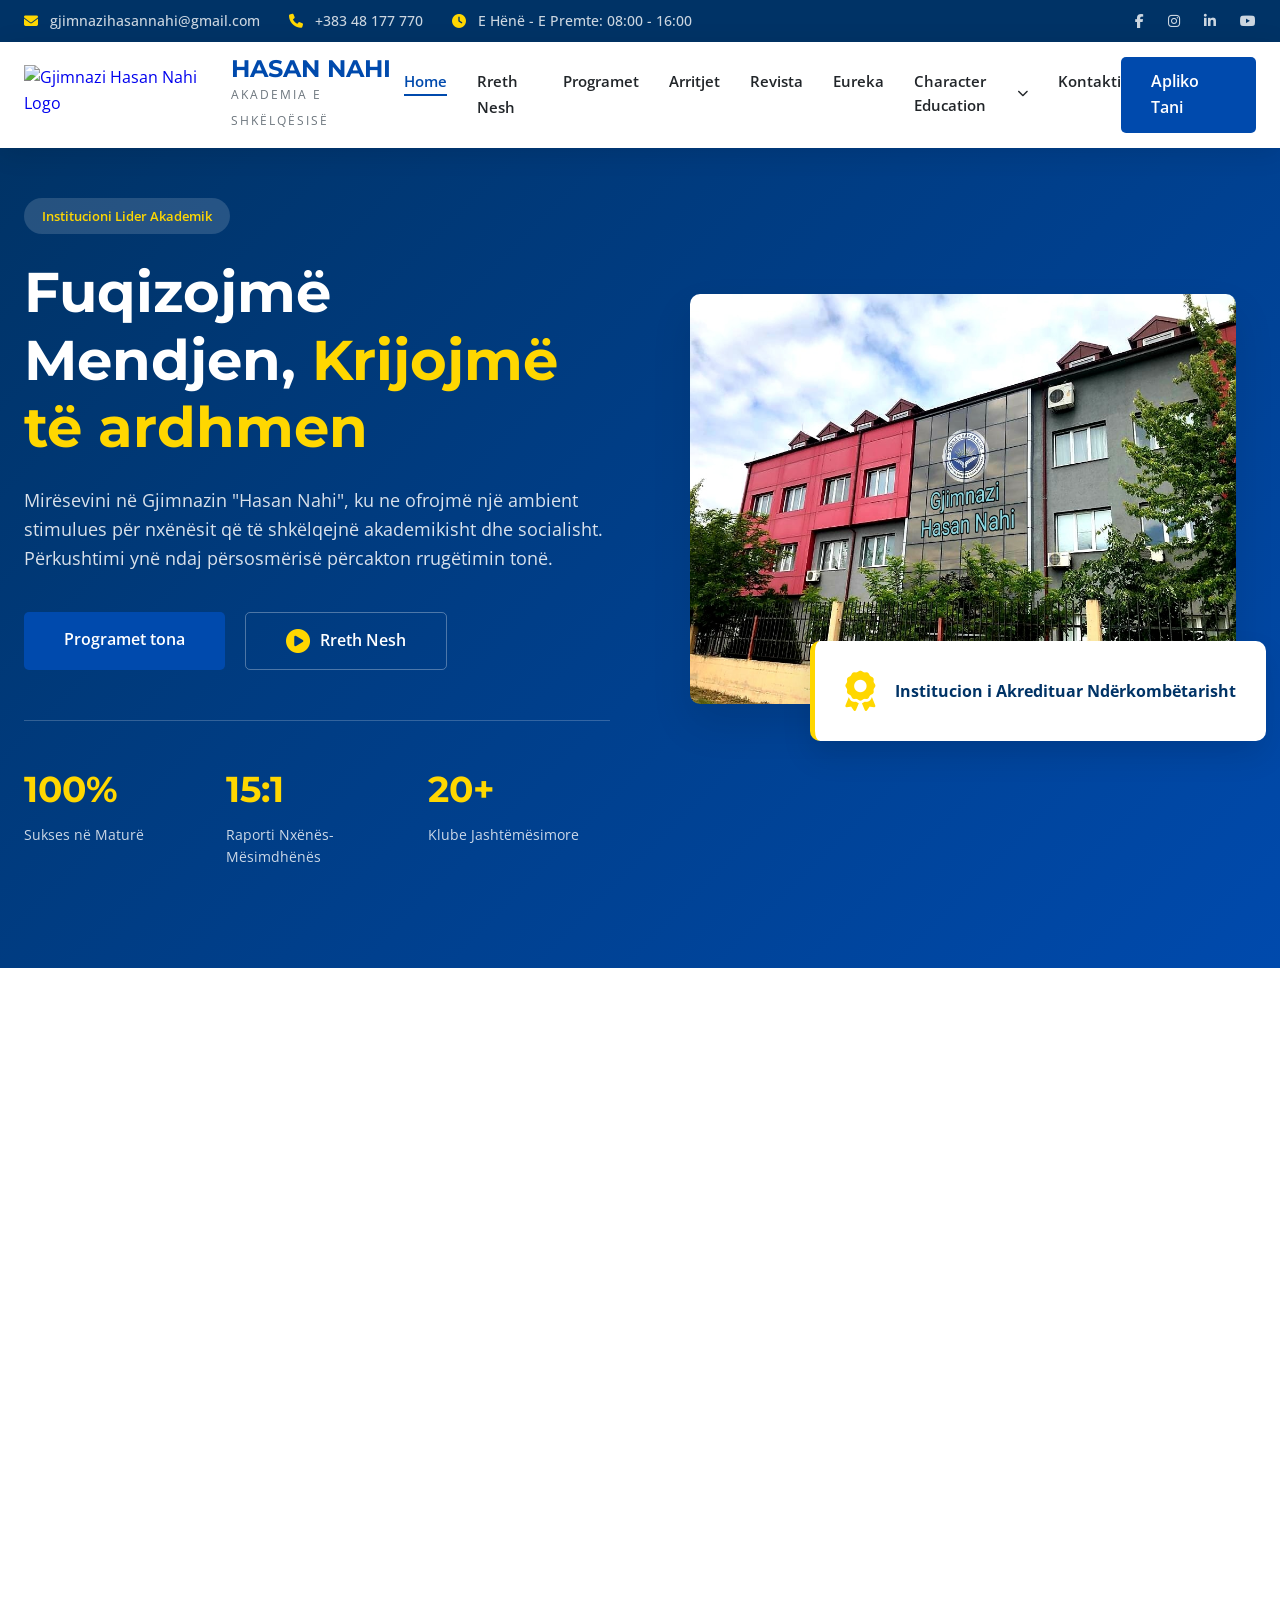
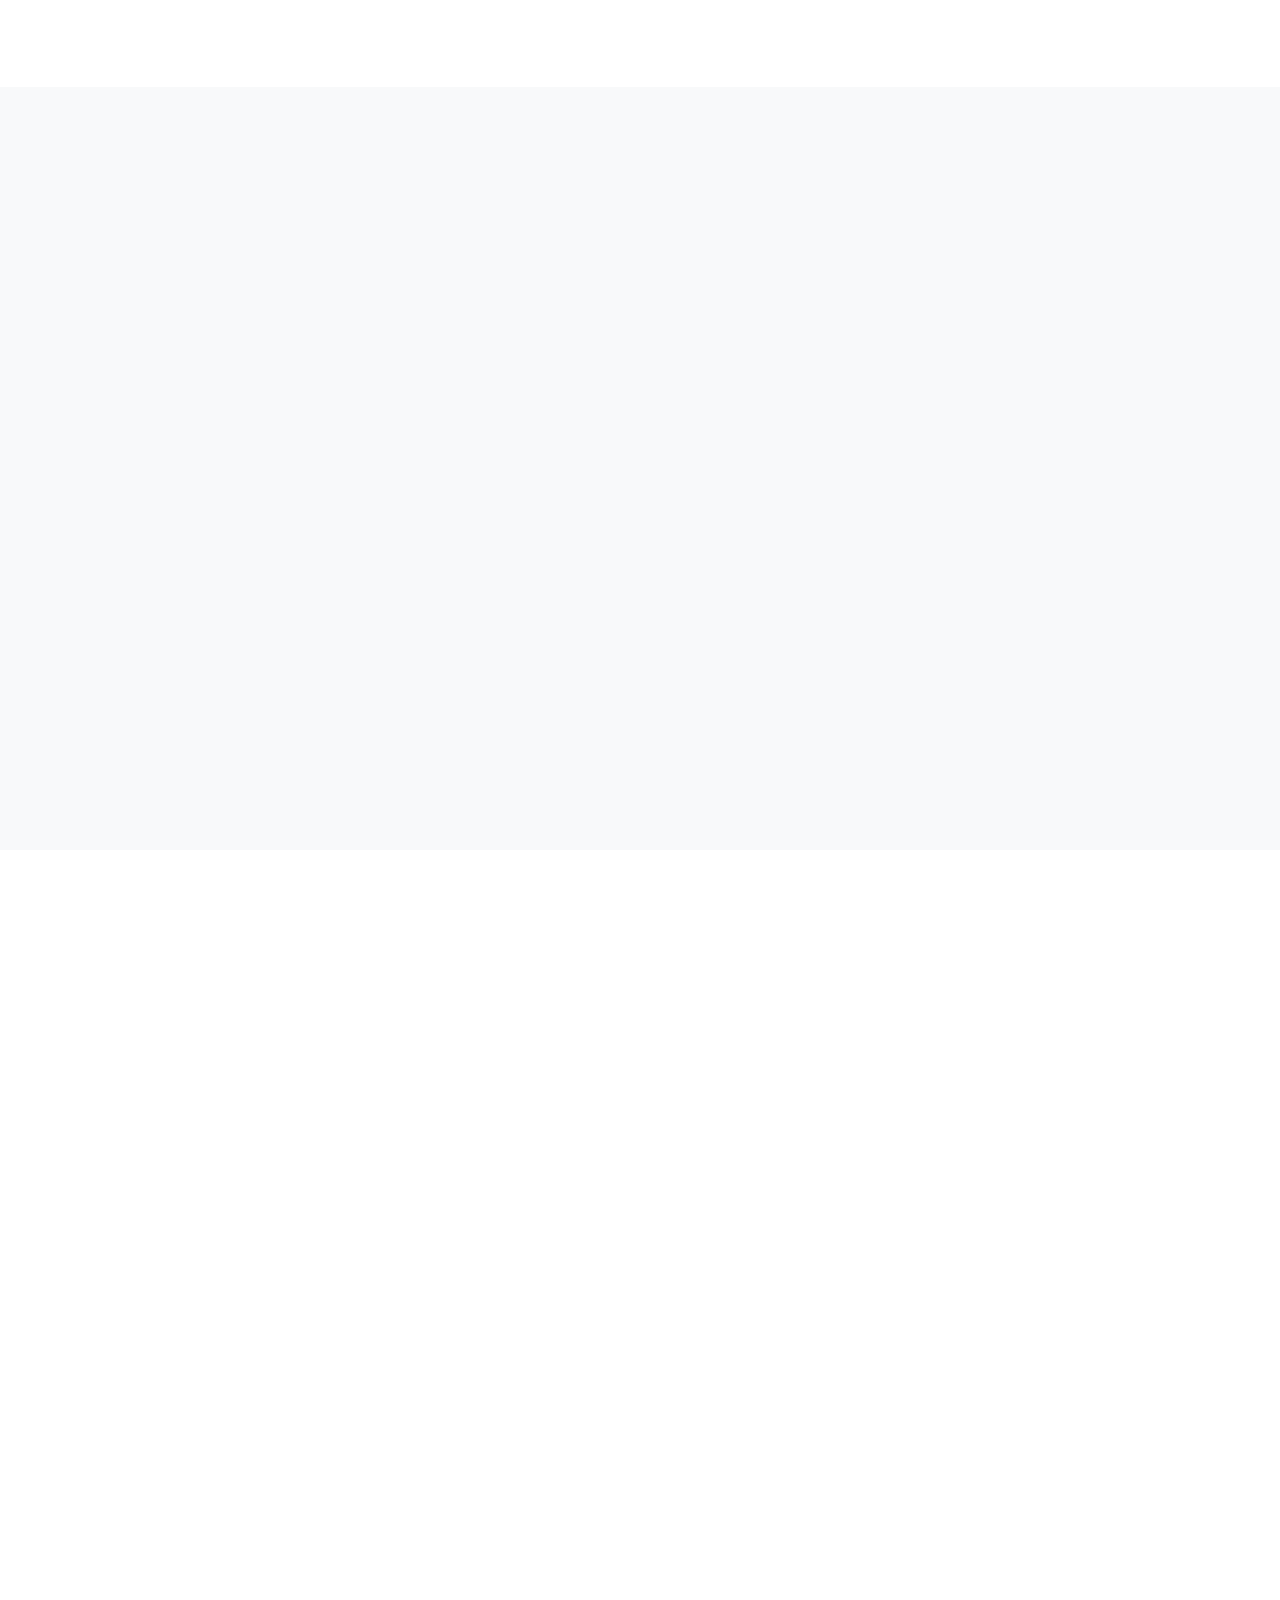
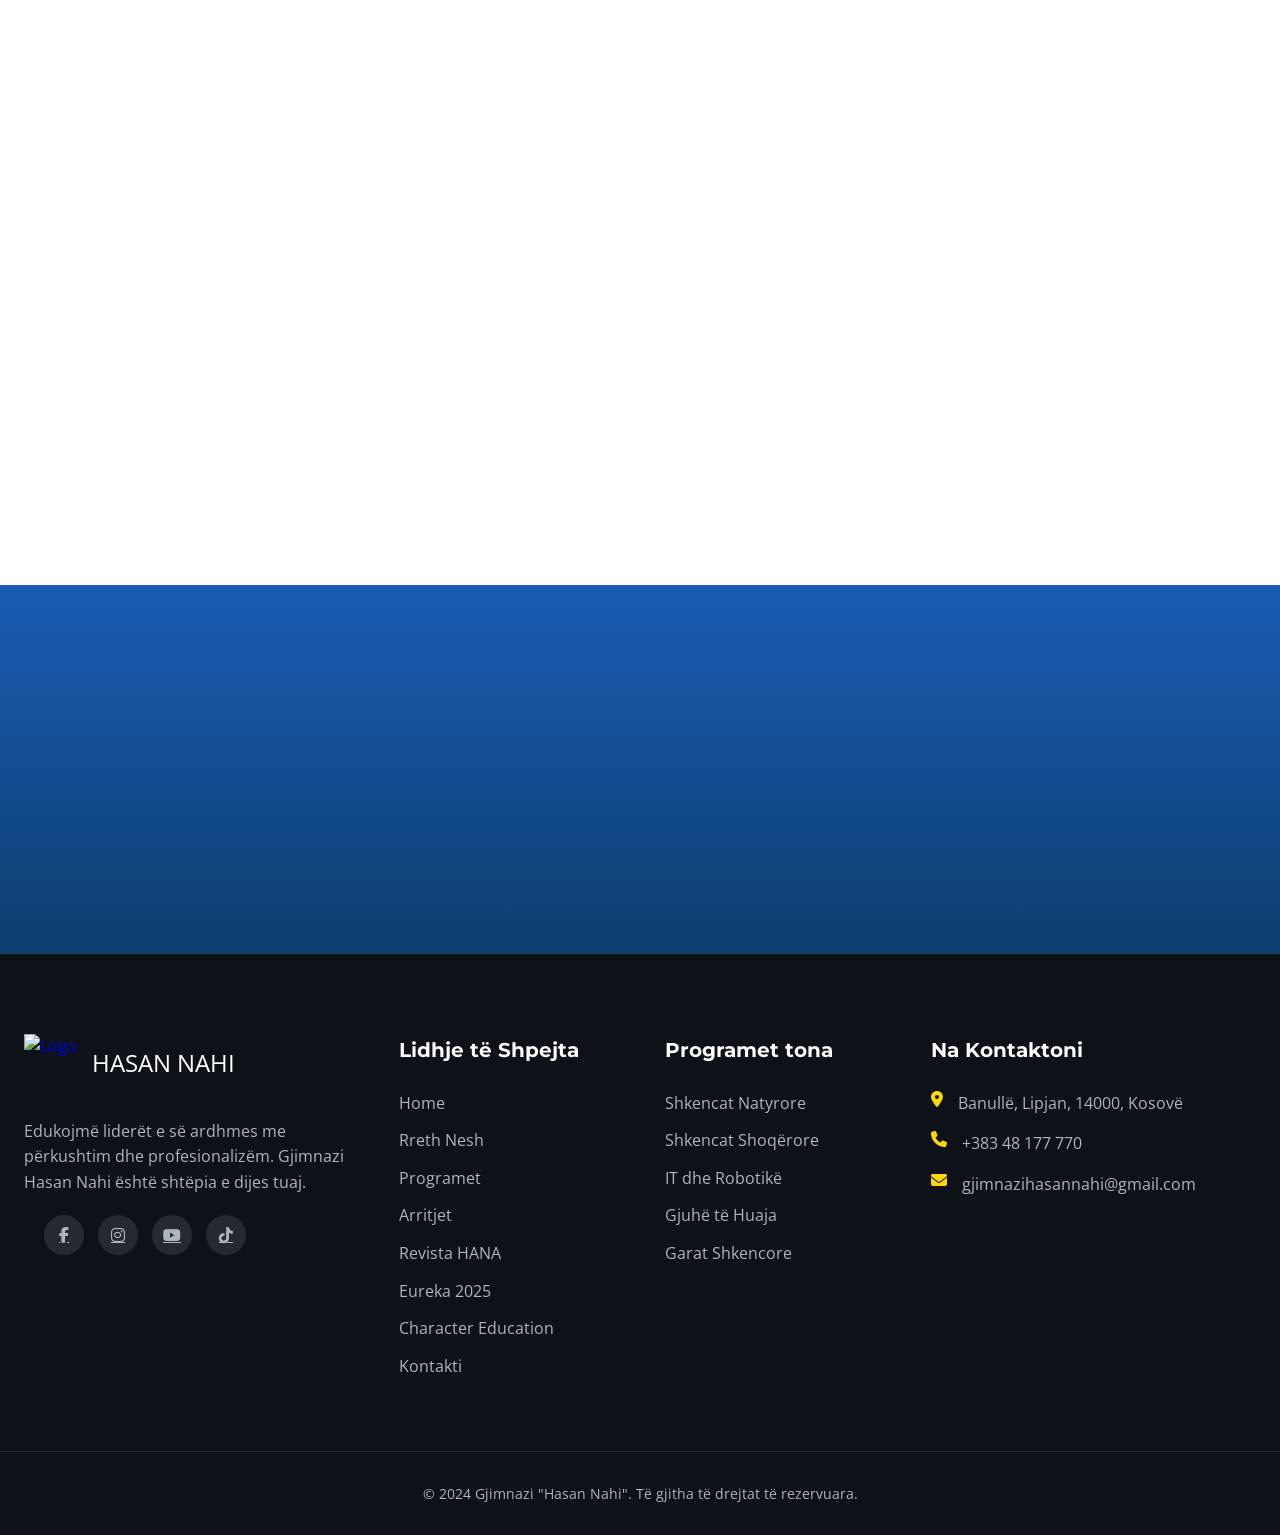
==== index.html @ 0c9f1714 "all files" ====
<!DOCTYPE html>
<html lang="en">

<head>
    <meta charset="UTF-8">
    <meta name="viewport" content="width=device-width, initial-scale=1.0">
    <title>Gjimnazi "Hasan Nahi" | Krijojmë të ardhmen</title>
    <meta name="description"
        content="Gjimnazi Hasan Nahi - Shkolla ku krijohet e ardhmja. Edukim cilësor, ambient modern dhe staf profesionist.">

    <!-- Fonts -->
    <link rel="preconnect" href="https://fonts.googleapis.com">
    <link rel="preconnect" href="https://fonts.gstatic.com" crossorigin>

    <!-- CSS -->
    <link rel="stylesheet" href="css/style.css">

    <!-- Icons -->
    <link rel="stylesheet" href="https://cdnjs.cloudflare.com/ajax/libs/font-awesome/6.4.0/css/all.min.css">
    <!-- Favicon -->
    <link rel="icon" href="https://gjimnazi-hasannahi.com/wp-content/uploads/2024/03/cropped-0.-logo-32x32.png"
        sizes="32x32">
    <link rel="icon" href="https://gjimnazi-hasannahi.com/wp-content/uploads/2024/03/cropped-0.-logo-192x192.png"
        sizes="192x192">
    <link rel="apple-touch-icon"
        href="https://gjimnazi-hasannahi.com/wp-content/uploads/2024/03/cropped-0.-logo-180x180.png">
</head>

<body>

    <!-- Preloader -->
    <div id="preloader">
        <img src="https://gjimnazi-hasannahi.com/wp-content/uploads/2024/03/cropped-0.-logo-300x300.png" alt="Logo"
            class="loader-logo">
        <div class="loader-text">
            <span class="hasan">HASAN</span>
            <span class="nahi">NAHI</span>
        </div>
        <div class="loader-spinner"></div>
    </div>

    <!-- Header / Top Bar -->
    <header class="top-bar">
        <div class="container bar-wrap">
            <div class="info">
                <span><i class="fas fa-envelope"></i> gjimnazihasannahi@gmail.com</span>
                <span><i class="fas fa-phone"></i> +383 48 177 770</span>
                <span class="d-none d-md-inline"><i class="fas fa-clock"></i> E Hënë - E Premte: 08:00 - 16:00</span>
            </div>
            <div class="social">
                <a href="https://www.facebook.com/HasanNahiOfficial/" target="_blank"><i
                        class="fab fa-facebook-f"></i></a>
                <a href="https://www.instagram.com/gjimnazihasannahi/" target="_blank"><i
                        class="fab fa-instagram"></i></a>
                <a href="https://www.linkedin.com/school/hasannahi/" target="_blank"><i
                        class="fab fa-linkedin-in"></i></a>
                <a href="https://www.youtube.com/@hasannahihighschool1784" target="_blank"><i
                        class="fab fa-youtube"></i></a>
            </div>
        </div>
    </header>

    <!-- Navigation -->
    <nav class="main-nav">
        <div class="container nav-wrap">
            <a href="index.html" class="logo">
                <img src="https://gjimnazi-hasannahi.com/wp-content/uploads/2024/03/cropped-0.-logo-300x300.png"
                    alt="Gjimnazi Hasan Nahi Logo">
                <div class="logo-text">
                    <span class="name">HASAN NAHI</span>
                    <span class="sub">AKADEMIA E SHKËLQËSISË</span>
                </div>
            </a>
            <div class="menu-toggle">
                <i class="fas fa-bars"></i>
            </div>
            <ul class="nav-links">
                <li><a href="index.html" class="active">Home</a></li>
                <li><a href="about.html">Rreth Nesh</a></li>
                <li><a href="courses.html">Programet</a></li>
                <li><a href="achievements.html">Arritjet</a></li>
                <li><a href="revista.html">Revista</a></li>
                <li><a href="eureka.html">Eureka</a></li>
                <li class="nav-item-dropdown">
                    <a href="education.html">Character Education <i class="fas fa-chevron-down"></i></a>
                    <ul class="dropdown-menu">
                        <li><a href="education.html#program">Programi</a></li>
                        <li><a href="education.html#themes">Temat e Muajve</a></li>
                        <li><a href="education.html#points">Sistemi i Pikëve</a></li>
                        <li><a href="education.html#certs">Sistemi i Certifikatave</a></li>
                    </ul>
                </li>
                <li><a href="contact.html">Kontakti</a></li>
            </ul>
            <a href="contact.html" class="btn-enroll">Apliko Tani</a>
        </div>
    </nav>

    <!-- Hero Section -->
    <section class="hero">
        <div class="container hero-grid">
            <div class="hero-content">
                <span class="tag">Institucioni Lider Akademik</span>
                <h1>Fuqizojmë Mendjen, <span class="accent">Krijojmë të ardhmen</span></h1>
                <p>Mirësevini në Gjimnazin "Hasan Nahi", ku ne ofrojmë një ambient stimulues për nxënësit që të
                    shkëlqejnë akademikisht dhe socialisht. Përkushtimi ynë ndaj përsosmërisë përcakton rrugëtimin tonë.
                </p>
                <div class="hero-btns">
                    <a href="courses.html" class="btn-primary">Programet tona</a>
                    <a href="about.html" class="btn-outline"><i class="fas fa-play-circle"></i> Rreth Nesh</a>
                </div>
                <div class="stats-grid">
                    <div class="stat">
                        <h3>100%</h3>
                        <p>Sukses në Maturë</p>
                    </div>
                    <div class="stat">
                        <h3>15:1</h3>
                        <p>Raporti Nxënës-Mësimdhënës</p>
                    </div>
                    <div class="stat">
                        <h3>20+</h3>
                        <p>Klube Jashtëmësimore</p>
                    </div>
                </div>
            </div>
            <div class="hero-visual">
                <div class="image-stack">
                    <img src="assets/shkolllaaa.jpg" alt="Nxënësit e Gjimnazit Hasan Nahi">
                    <div class="floating-box">
                        <i class="fas fa-award"></i>
                        <span>Institucion i Akredituar Ndërkombëtarisht</span>
                    </div>
                </div>
            </div>
        </div>
    </section>

    <!-- About Section -->
    <section class="about container">
        <div class="about-grid">
            <div class="about-img reveal">
                <img src="assets/klasa.jpg" alt="Mësimdhënia në Hasan Nahi">
            </div>
            <div class="about-content reveal">
                <div class="section-title" style="text-align: left; margin-bottom: 30px;">
                    <h2 style="margin-left: 0; padding-left: 0;">Rreth Gjimnazit Tonë</h2>
                    <h2
                        style="font-size: 2.5rem; color: var(--primary-dark); margin-bottom: 15px; position: relative; padding-bottom: 20px; text-align: left;">
                        Përkushtimi ynë ndaj dijes</h2>
                </div>
                <p>Gjimnazi "Hasan Nahi" është një qendër e arsimit cilësor që përgatit gjeneratat e reja për sfidat e
                    shekullit XXI. Ne fokusohemi në zhvillimin intelektual, etik dhe profesional të nxënësve tanë.</p>
                <div class="about-features">
                    <div class="feature-item">
                        <i class="fas fa-graduation-cap"></i>
                        <div>
                            <h4>Kurrikulë Moderne</h4>
                            <p>Programë mësimore e harmonizuar me standardet më të larta evropiane.</p>
                        </div>
                    </div>
                    <div class="feature-item">
                        <i class="fas fa-flask"></i>
                        <div>
                            <h4>Laboratorë Shkencorë</h4>
                            <p>Pajisje bashkëkohore për eksperimente dhe kërkime shkencore.</p>
                        </div>
                    </div>
                    <div class="feature-item">
                        <i class="fas fa-user-tie"></i>
                        <div>
                            <h4>Mësimdhënie Cilësore</h4>
                            <p>Staf akademik i kualifikuar dhe i përkushtuar ndaj nxënësit.</p>
                        </div>
                    </div>
                    <div class="feature-item">
                        <i class="fas fa-laptop-code"></i>
                        <div>
                            <h4>Teknologji e Fundit</h4>
                            <p>Klasa IT dhe burime digjitale për nxënie interaktive.</p>
                        </div>
                    </div>
                </div>
            </div>
        </div>

    </section>

    <!-- Courses Section -->
    <section class="courses">
        <div class="container">
            <div class="section-title reveal">
                <h2>Programet Tona</h2>
                <p>Zgjidhni rrugëtimin tuaj akademik në bazë të talenteve dhe ambicieve tuaja.</p>
            </div>
            <div class="courses-grid">
                <!-- Course 1 -->
                <div class="course-card reveal">
                    <div class="course-img">
                        <img src="https://images.unsplash.com/photo-1509062522246-3755977927d7?ixlib=rb-4.0.3&auto=format&fit=crop&w=800&q=80"
                            alt="Shkencat Natyrore">
                        <span class="category-tag">Shkencat Natyrore</span>
                    </div>
                    <div class="course-content">
                        <h3>Drejtimi i Shkencave Natyrore</h3>
                        <p>Fokus i veçantë në Matematikë, Fizikë, Kimi dhe Biologji për nxënësit që duan të studiojnë
                            mjekësi apo inxhinieri.</p>
                        <div class="course-footer">
                            <div class="teacher">
                                <i class="fas fa-microscope" style="color: var(--primary);"></i>
                                <span>Laboratorët Digjital</span>
                            </div>
                            <a href="#" class="btn-course">Mëso më shumë <i class="fas fa-chevron-right"></i></a>
                        </div>
                    </div>
                </div>
                <!-- Course 2 -->
                <div class="course-card reveal">
                    <div class="course-img">
                        <img src="https://images.unsplash.com/photo-1498050108023-c5249f4df085?ixlib=rb-4.0.3&auto=format&fit=crop&w=800&q=80"
                            alt="Teknologji Informative">
                        <span class="category-tag">TI & Kodim</span>
                    </div>
                    <div class="course-content">
                        <h3>Drejtimi i Shkencave Shoqërore</h3>
                        <p>Për studentët e interesuar në histori, gjuha, shkencat politike dhe komunikimin masiv.</p>
                        <div class="course-footer">
                            <div class="teacher">
                                <i class="fas fa-users-viewfinder" style="color: var(--primary);"></i>
                                <span>Komunikimi & Debati</span>
                            </div>
                            <a href="#" class="btn-course">Mëso më shumë <i class="fas fa-chevron-right"></i></a>
                        </div>
                    </div>
                </div>
                <!-- Course 3 -->
                <div class="course-card reveal">
                    <div class="course-img">
                        <img src="/assets/techh.jpeg" alt="IT Programs">
                        <span class="category-tag">TI & Robotikë</span>
                    </div>
                    <div class="course-content">
                        <h3>Programet e IT dhe Inovacionit</h3>
                        <p>Kurse të avancuara në Python, Robotikë dhe Inteligjencë Artificiale për të përgatitur
                            profesionistët e së ardhmes.</p>
                        <div class="course-footer">
                            <div class="teacher">
                                <i class="fas fa-robot" style="color: var(--primary);"></i>
                                <span>Inovacion dhe Garat</span>
                            </div>
                            <a href="#" class="btn-course">Mëso më shumë <i class="fas fa-chevron-right"></i></a>
                        </div>
                    </div>
                </div>
            </div>
        </div>
    </section>

    <!-- Wall of Fame Section -->
    <section class="wall-of-fame-section container reveal" style="padding: 30px 0;">
        <div class="wall-of-fame">
            <div class="section-title" style="margin-bottom: 40px;">
                <h2 style="font-size: 2rem;">Muri i Suksesit</h2>
                <p>Krenaria e Gjimnazit "Hasan Nahi" - të rinjtë që ngritën lart emrin tonë në garat mbarëkombëtare dhe
                    ndërkombëtare.</p>
            </div>

            <div class="fame-grid">
                <!-- Achievement 1 -->
                <div class="fame-card">
                    <div class="fame-badge">Kampionë</div>
                    <div class="fame-icon-wrap">
                        <i class="fas fa-medal"></i>
                    </div>
                    <h3>Medalje e Artë "Eureka"</h3>
                    <p>Vendi i parë në garën ndërkombëtare të shkencave natyrore.</p>
                </div>

                <!-- Achievement 2 -->
                <div class="fame-card">
                    <div class="fame-badge">Matematikë</div>
                    <div class="fame-icon-wrap">
                        <i class="fas fa-square-root-alt"></i>
                    </div>
                    <h3>Olimpiada Kombëtare</h3>
                    <p>Çmimet kryesore në garat mbarëkombëtare të matematikës.</p>
                </div>

                <!-- Achievement 3 -->
                <div class="fame-card">
                    <div class="fame-badge">Bursa</div>
                    <div class="fame-icon-wrap">
                        <i class="fas fa-graduation-cap"></i>
                    </div>
                    <h3>Studime Elitare</h3>
                    <p>Pranime me bursa të plota në universitetet më elitare evropiane dhe amerikane.</p>
                </div>

                <!-- Achievement 4 -->
                <div class="fame-card">
                    <div class="fame-badge">Inovacion</div>
                    <div class="fame-icon-wrap">
                        <i class="fas fa-microchip"></i>
                    </div>
                    <h3>Projekti më i Mirë TIK</h3>
                    <p>Kampionë rajonal në robotikë dhe zgjidhje të zgjuara digjitale.</p>
                </div>
            </div>
        </div>
    </section>

    <!-- Magazine Feature Section -->
    <section class="magazine-feature reveal">
        <div class="mag-feature-content">
            <span class="tag"
                style="background: rgba(255,255,255,0.2); color: white; border: none; margin-bottom: 20px;">Trendet &
                Shkenca</span>
            <h2>Revista HANA</h2>
            <p>
                Revista e shkollës HANA është pasqyra e krijimtarisë, energjisë dhe zërit të nxënësve të Gjimnazit
                'Hasan Nahi'.
                Ajo mbledh në një vend shkrime, analiza, intervista, foto dhe projektet më të mira që vijnë nga mendjet
                dhe talentet e të rinjve tanë.
            </p>
            <a href="revista.html" class="btn-mag-white">Lexo Revistën <i class="fas fa-chevron-right"
                    style="margin-left: 10px; font-size: 0.8rem;"></i></a>
        </div>
        <div class="mag-feature-img">
            <img src="assets/Untitled.png" alt="Nxënësi me revistën HANA">
        </div>
    </section>

    <!-- CTA Banner -->
    <section class="cta-banner">
        <div class="container reveal">
            <h2>Gati për të filluar rrugëtimin tënd?</h2>
            <p>Regjistrimet janë të hapura për vitin e ri akademik. Bashkohu me komunitetin tonë të suksesit.</p>
            <a href="contact.html" class="btn-primary"
                style="background: var(--accent); color: var(--primary-dark); padding: 18px 50px; font-size: 1.1rem;">Apliko
                Tani Online</a>
        </div>
    </section>

    <!-- Footer -->
    <footer>
        <div class="container footer-grid">
            <div class="footer-about">
                <a href="#" class="footer-logo">
                    <img src="https://gjimnazi-hasannahi.com/wp-content/uploads/2024/03/cropped-0.-logo-300x300.png"
                        alt="Logo">
                    <span class="name">HASAN NAHI</span>
                </a>
                <p>Edukojmë liderët e së ardhmes me përkushtim dhe profesionalizëm. Gjimnazi Hasan Nahi është shtëpia e
                    dijes tuaj.</p>
                <div class="social" style="margin-top: 20px;">
                    <a href="https://www.facebook.com/HasanNahiOfficial/" target="_blank"
                        style="background: rgba(255,255,255,0.1); width: 40px; height: 40px; display: inline-flex; align-items: center; justify-content: center; border-radius: 50%;"><i
                            class="fab fa-facebook-f"></i></a>
                    <a href="https://www.instagram.com/gjimnazihasannahi/" target="_blank"
                        style="background: rgba(255,255,255,0.1); width: 40px; height: 40px; display: inline-flex; align-items: center; justify-content: center; border-radius: 50%; margin-left: 10px;"><i
                            class="fab fa-instagram"></i></a>
                    <a href="https://www.youtube.com/@hasannahihighschool1784" target="_blank"
                        style="background: rgba(255,255,255,0.1); width: 40px; height: 40px; display: inline-flex; align-items: center; justify-content: center; border-radius: 50%; margin-left: 10px;"><i
                            class="fab fa-youtube"></i></a>
                    <a href="https://www.tiktok.com/@hasan.nahi.high.s" target="_blank"
                        style="background: rgba(255,255,255,0.1); width: 40px; height: 40px; display: inline-flex; align-items: center; justify-content: center; border-radius: 50%; margin-left: 10px;"><i
                            class="fab fa-tiktok"></i></a>
                </div>
            </div>
            <div class="footer-nav">
                <h3 class="footer-title">Lidhje të Shpejta</h3>
                <ul class="footer-links">
                    <li><a href="index.html">Home</a></li>
                    <li><a href="about.html">Rreth Nesh</a></li>
                    <li><a href="courses.html">Programet</a></li>
                    <li><a href="achievements.html">Arritjet</a></li>
                    <li><a href="revista.html">Revista HANA</a></li>
                    <li><a href="eureka.html">Eureka 2025</a></li>
                    <li><a href="education.html">Character Education</a></li>
                    <li><a href="contact.html">Kontakti</a></li>
                </ul>
            </div>
            <div class="footer-nav">
                <h3 class="footer-title">Programet tona</h3>
                <ul class="footer-links">
                    <li><a href="#">Shkencat Natyrore</a></li>
                    <li><a href="#">Shkencat Shoqërore</a></li>
                    <li><a href="#">IT dhe Robotikë</a></li>
                    <li><a href="#">Gjuhë të Huaja</a></li>
                    <li><a href="#">Garat Shkencore</a></li>
                </ul>
            </div>
            <div class="footer-contact">
                <h3 class="footer-title">Na Kontaktoni</h3>
                <p><i class="fas fa-map-marker-alt"></i> Banullë, Lipjan, 14000, Kosovë</p>
                <p><i class="fas fa-phone"></i> +383 48 177 770</p>
                <p><i class="fas fa-envelope"></i> gjimnazihasannahi@gmail.com</p>
            </div>
        </div>
        <div class="footer-bottom">
            <p>&copy; 2024 Gjimnazi "Hasan Nahi". Të gjitha të drejtat të rezervuara.</p>
        </div>
    </footer>

    <!-- Scripts -->
    <script src="https://cdnjs.cloudflare.com/ajax/libs/gsap/3.12.2/gsap.min.js"></script>
    <script src="https://cdnjs.cloudflare.com/ajax/libs/gsap/3.12.2/ScrollTrigger.min.js"></script>
    <script src="https://unpkg.com/lenis@1.0.45/dist/lenis.min.js"></script>
    <script src="js/main.js"></script>

</body>

</html>
---- css/style.css ----
@import url('https://fonts.googleapis.com/css2?family=Montserrat:wght@400;500;600;700&family=Open+Sans:wght@400;600&display=swap');

:root {
    --primary: #004AAD;
    --primary-dark: #003366;
    --accent: #FFD700;
    --white: #ffffff;
    --light: #f8f9fa;
    --dark: #212529;
    --text-muted: #6c757d;
}

* {
    margin: 0;
    padding: 0;
    box-sizing: border-box;
}

body {
    font-family: 'Open Sans', sans-serif;
    color: var(--dark);
    background-color: var(--white);
    line-height: 1.6;
    overflow-x: hidden;
}

h1, h2, h3, h4, .logo-text .name {
    font-family: 'Montserrat', sans-serif;
    font-weight: 700;
}

.container {
    max-width: 1320px;
    margin: 0 auto;
    padding: 0 1.5rem;
}

/* =========================================
   Preloader
   ========================================= */
#preloader {
    position: fixed;
    top: 0;
    left: 0;
    width: 100%;
    height: 100%;
    background-color: var(--primary-dark);
    z-index: 999999;
    display: flex;
    flex-direction: column;
    justify-content: center;
    align-items: center;
    transition: opacity 0.6s ease, visibility 0.6s ease;
}

#preloader.fade-out {
    opacity: 0;
    visibility: hidden;
}

.loader-logo {
    width: 100px;
    margin-bottom: 20px;
    animation: pulse 2s infinite ease-in-out;
}

.loader-text {
    font-family: 'Montserrat', sans-serif;
    color: var(--white);
    font-size: 1.5rem;
    font-weight: 700;
    letter-spacing: 2px;
    display: flex;
    gap: 8px;
}

.loader-text .hasan {
    color: var(--accent); /* Stand out clearly */
}

.loader-spinner {
    margin-top: 30px;
    width: 40px;
    height: 40px;
    border: 3px solid rgba(255, 255, 255, 0.1);
    border-top: 3px solid var(--accent);
    border-radius: 50%;
    animation: spin 1s linear infinite;
}

@keyframes spin {
    0% { transform: rotate(0deg); }
    100% { transform: rotate(360deg); }
}

@keyframes pulse {
    0% { transform: scale(0.95); opacity: 0.8; }
    50% { transform: scale(1.05); opacity: 1; }
    100% { transform: scale(0.95); opacity: 0.8; }
}

/* Animations */
.reveal {
    opacity: 0;
    transform: translateY(40px);
}

/* Custom Header / Top Bar */
.top-bar {
    background: var(--primary-dark);
    color: rgba(255, 255, 255, 0.8);
    padding: 10px 0;
    font-size: 0.875rem;
    font-weight: 500;
}

.bar-wrap {
    display: flex;
    justify-content: space-between;
    align-items: center;
}

.info span {
    margin-right: 25px;
}

.info i {
    margin-right: 8px;
    color: var(--accent);
}

.social a {
    color: inherit;
    margin-left: 20px;
    transition: 0.3s;
}

.social a:hover {
    color: var(--accent);
}

/* Main Navigation */
.main-nav {
    background: var(--white);
    box-shadow: 0 5px 25px rgba(0,0,0,0.1);
    padding: 15px 0;
    position: sticky;
    top: 0;
    z-index: 1000;
    transition: all 0.3s ease;
}

.main-nav.scrolled {
    padding: 10px 0;
    background: rgba(255, 255, 255, 0.95);
    backdrop-filter: blur(10px);
}

.nav-wrap {
    display: flex;
    justify-content: space-between;
    align-items: center;
}

.logo {
    display: flex;
    align-items: center;
    gap: 15px;
    text-decoration: none;
}

.logo img {
    height: 60px;
}

.logo-text .name {
    color: var(--primary);
    font-size: 1.5rem;
    line-height: 1;
    display: block;
}

.logo-text .sub {
    font-size: 0.75rem;
    text-transform: uppercase;
    letter-spacing: 2px;
    color: var(--text-muted);
}

.nav-links {
    display: flex;
    list-style: none;
    gap: 30px;
}

.nav-links a {
    text-decoration: none;
    color: var(--dark);
    font-weight: 600;
    font-size: 0.9375rem;
    transition: 0.3s;
    position: relative;
}

.nav-links a::after {
    content: '';
    position: absolute;
    bottom: -5px;
    left: 0;
    width: 0;
    height: 2px;
    background: var(--primary);
    transition: 0.3s;
}

.nav-links a:hover::after, .nav-links a.active::after {
    width: 100%;
}

.nav-links a:hover, .nav-links a.active {
    color: var(--primary);
}

/* Navigation Dropdown */
.nav-item-dropdown {
    position: relative;
}

.nav-links .nav-item-dropdown a {
    display: flex;
    align-items: center;
    gap: 8px;
}

.nav-item-dropdown .dropdown-menu {
    position: absolute;
    top: 100%;
    left: 0;
    width: 260px;
    background: var(--white);
    box-shadow: 0 15px 35px rgba(0,0,0,0.1);
    border-radius: 12px;
    padding: 15px 0;
    opacity: 0;
    visibility: hidden;
    transform: translateY(15px);
    transition: all 0.3s cubic-bezier(0.68, -0.55, 0.265, 1.55);
    list-style: none;
    border-top: 3px solid var(--accent);
    z-index: 1001;
}

.nav-item-dropdown:hover .dropdown-menu {
    opacity: 1;
    visibility: visible;
    transform: translateY(0);
}

.dropdown-menu li {
    padding: 0 5px;
}

.dropdown-menu a {
    display: block;
    padding: 10px 20px !important;
    color: var(--dark) !important;
    font-size: 0.9rem !important;
    font-weight: 500 !important;
    transition: 0.2s;
    border-bottom: 1px solid rgba(0,0,0,0.05);
}

.dropdown-menu a::after {
    display: none !important;
}

.dropdown-menu li:last-child a {
    border-bottom: none;
}

.dropdown-menu a:hover {
    color: var(--primary) !important;
    background: #f8faff;
    padding-left: 25px !important;
}

.nav-links a i {
    font-size: 0.7rem;
    transition: 0.3s;
}

.nav-item-dropdown:hover > a i {
    transform: rotate(180deg);
}

/* Mobile Dropdown Styling */
@media (max-width: 991px) {
    .nav-item-dropdown .dropdown-menu {
        position: static;
        width: 100%;
        opacity: 1;
        visibility: visible;
        transform: none;
        box-shadow: none;
        padding: 0 0 0 20px;
        display: none;
        border-top: none;
        background: transparent;
    }
    
    .nav-item-dropdown.active .dropdown-menu {
        display: block;
    }
    
    .nav-links .nav-item-dropdown a {
        justify-content: space-between;
    }
}

.btn-enroll {
    padding: 12px 30px;
    background: var(--primary);
    color: var(--white);
    text-decoration: none;
    border-radius: 5px;
    font-weight: 600;
    transition: all 0.3s ease;
}

.btn-enroll:hover {
    background: var(--primary-dark);
    transform: translateY(-2px);
    box-shadow: 0 5px 15px rgba(0, 74, 173, 0.3);
}

/* Hero Section */
.hero {
    padding: 50px 0 100px;
    background: linear-gradient(135deg, var(--primary-dark) 0%, var(--primary) 100%);
    color: var(--white);
}

.hero h1 {
    color: var(--white);
}

.hero h1 .accent {
    color: var(--accent);
}

.hero .tag {
    background: rgba(255, 255, 255, 0.15);
    color: var(--accent);
}

.hero .btn-outline {
    color: var(--white);
    border-color: rgba(255, 255, 255, 0.3);
}

.hero .btn-outline:hover {
    background: rgba(255, 255, 255, 0.1);
}

.hero .btn-outline i {
    color: var(--accent);
}

.hero-grid {
    display: grid;
    grid-template-columns: 1fr 1fr;
    gap: 60px;
    align-items: center;
}

.tag {
    display: inline-block;
    padding: 8px 18px;
    background: rgba(0, 74, 173, 0.1);
    color: var(--primary);
    border-radius: 50px;
    font-weight: 600;
    font-size: 0.8125rem;
    margin-bottom: 25px;
}

h1 {
    font-size: 3.5rem;
    line-height: 1.2;
    margin-bottom: 25px;
    color: var(--primary-dark);
}

h1 .accent {
    color: var(--primary);
}

.hero p {
    font-size: 1.125rem;
    color: rgba(255, 255, 255, 0.85);
    margin-bottom: 40px;
}

.hero-btns {
    display: flex;
    gap: 20px;
    margin-bottom: 50px;
}

.btn-primary {
    padding: 15px 40px;
    background: var(--primary);
    color: var(--white);
    text-decoration: none;
    border-radius: 5px;
    font-weight: 600;
    transition: 0.3s;
}

.btn-outline {
    display: flex;
    align-items: center;
    gap: 10px;
    padding: 15px 40px;
    background: transparent;
    color: var(--dark);
    text-decoration: none;
    border: 1px solid rgba(0,0,0,0.1);
    border-radius: 5px;
    font-weight: 600;
    transition: 0.3s;
}

.btn-outline i {
    font-size: 1.5rem;
    color: var(--primary);
}

.btn-primary:hover, .btn-outline:hover {
    transform: translateY(-2px);
    box-shadow: 0 10px 20px rgba(0,0,0,0.05);
}

.stats-grid {
    display: grid;
    grid-template-columns: repeat(3, 1fr);
    gap: 20px;
    padding-top: 40px;
}

.hero .stats-grid {
    border-top: 1px solid rgba(255, 255, 255, 0.2);
}

.stat h3 {
    font-size: 2.25rem;
    color: var(--primary);
    margin-bottom: 5px;
}

.hero .stat h3 {
    color: var(--accent);
}

.stat p {
    font-size: 0.875rem;
    margin: 0;
}

.hero .stat p {
    color: rgba(255, 255, 255, 0.8);
}

/* Image visuals */
.image-stack {
    position: relative;
    padding: 20px;
    margin-top: -60px;
}

.image-stack img {
    width: 100%;
    border-radius: 10px;
    box-shadow: 0 20px 40px rgba(0,0,0,0.1);
    transition: 0.5s ease;
}

.image-stack:hover img {
    transform: scale(1.02);
}

.floating-box {
    position: absolute;
    bottom: -10px;
    right: -10px;
    background: var(--white);
    padding: 30px;
    border-radius: 10px;
    box-shadow: 0 15px 30px rgba(0,0,0,0.1);
    display: flex;
    align-items: center;
    gap: 20px;
    border-left: 5px solid var(--accent);
}

.floating-box i {
    font-size: 2.5rem;
    color: var(--accent);
}

.floating-box span {
    font-weight: 700;
    color: var(--primary-dark);
}

/* Section Title */
.section-title {
    text-align: center;
    margin-bottom: 60px;
}

.section-title h2 {
    font-size: 2.5rem;
    color: var(--primary-dark);
    margin-bottom: 15px;
    position: relative;
    padding-bottom: 20px;
}

.section-title h2::after {
    content: '';
    position: absolute;
    bottom: 0;
    left: 50%;
    transform: translateX(-50%);
    width: 60px;
    height: 4px;
    background: var(--primary);
}

.section-title p {
    color: var(--text-muted);
    max-width: 600px;
    margin: 0 auto;
}

/* About Section */
.about {
    padding: 100px 0;
}

.about-grid {
    display: grid;
    grid-template-columns: 1fr 1.2fr;
    gap: 80px;
    align-items: center;
}

.about-img {
    position: relative;
}

.about-img img {
    width: 100%;
    border-radius: 20px;
    box-shadow: 0 30px 60px rgba(0,0,0,0.1);
}

.about-features {
    display: grid;
    grid-template-columns: 1fr 1fr;
    gap: 30px;
    margin-top: 40px;
}

.feature-item {
    display: flex;
    gap: 15px;
}

.feature-item i {
    font-size: 1.5rem;
    color: var(--primary);
}

.feature-item h4 {
    font-size: 1.1rem;
    margin-bottom: 5px;
}

.feature-item p {
    font-size: 0.9rem;
    color: var(--text-muted);
}

/* Wall of Fame / Achievements */
.wall-of-fame {
    margin-top: 80px;
    padding-top: 60px;
    border-top: 1px solid rgba(0,0,0,0.05);
}

.fame-grid {
    display: grid;
    grid-template-columns: repeat(auto-fit, minmax(250px, 1fr));
    gap: 30px;
    margin-top: 50px;
}

.fame-card {
    background: var(--light);
    border-radius: 15px;
    padding: 40px 30px;
    text-align: center;
    position: relative;
    border-top: 4px solid var(--accent);
    box-shadow: 0 10px 30px rgba(0,0,0,0.02);
    transition: 0.4s;
    overflow: hidden;
}

.fame-card:hover {
    transform: translateY(-8px);
    box-shadow: 0 20px 40px rgba(0, 74, 173, 0.08);
}

.fame-icon-wrap {
    width: 70px;
    height: 70px;
    background: var(--white);
    border-radius: 50%;
    display: inline-flex;
    align-items: center;
    justify-content: center;
    margin-bottom: 25px;
    box-shadow: 0 10px 20px rgba(0,0,0,0.05);
}

.fame-icon-wrap i {
    font-size: 1.8rem;
    color: var(--primary);
}

.fame-card h3 {
    font-size: 1.15rem;
    color: var(--primary-dark);
    margin-bottom: 12px;
}

.fame-card p {
    font-size: 0.9rem;
    color: var(--text-muted);
}

.fame-badge {
    position: absolute;
    top: 15px;
    right: -35px;
    background: var(--accent);
    color: var(--primary-dark);
    font-size: 0.70rem;
    font-weight: 700;
    padding: 5px 40px;
    transform: rotate(45deg);
    text-transform: uppercase;
    letter-spacing: 1px;
}

/* Courses Section */
.courses {
    padding: 50px 0;
    background: var(--light);
}

.courses-grid {
    display: grid;
    grid-template-columns: repeat(auto-fit, minmax(350px, 1fr));
    gap: 30px;
}

.course-card {
    background: var(--white);
    border-radius: 15px;
    overflow: hidden;
    box-shadow: 0 10px 30px rgba(0,0,0,0.05);
    transition: 0.4s;
}

.course-card:hover {
    transform: translateY(-10px);
    box-shadow: 0 20px 40px rgba(0,0,0,0.1);
}

.course-img {
    height: 250px;
    overflow: hidden;
    position: relative;
}

.course-img img {
    width: 100%;
    height: 100%;
    object-fit: cover;
    transition: 0.6s;
}

.category-tag {
    position: absolute;
    top: 20px;
    left: 20px;
    padding: 5px 15px;
    background: var(--primary);
    color: var(--white);
    border-radius: 5px;
    font-size: 0.8rem;
    font-weight: 600;
}

.course-content {
    padding: 25px;
}

.course-content h3 {
    font-size: 1.25rem;
    margin-bottom: 10px;
    color: var(--primary-dark);
}

.course-content p {
    font-size: 0.95rem;
    color: var(--text-muted);
    margin-bottom: 20px;
}

.course-footer {
    display: flex;
    justify-content: space-between;
    align-items: center;
    padding-top: 20px;
    border-top: 1px solid #eee;
}

.teacher {
    display: flex;
    align-items: center;
    gap: 10px;
    font-size: 0.9rem;
    font-weight: 600;
}

.teacher img {
    width: 35px;
    height: 35px;
    border-radius: 50%;
}

.btn-course {
    color: var(--primary);
    text-decoration: none;
    font-weight: 700;
    font-size: 0.9rem;
}

/* CTA Banner */
.cta-banner {
    padding: 80px 0;
    background: linear-gradient(rgba(0, 74, 173, 0.9), rgba(0, 51, 102, 0.95)), url('https://images.unsplash.com/photo-1523050853063-bd81d13bd2c9?ixlib=rb-4.0.3&auto=format&fit=crop&w=1200&q=80');
    background-size: cover;
    background-position: center;
    text-align: center;
    color: var(--white);
}

.cta-banner h2 {
    font-size: 2.5rem;
    margin-bottom: 20px;
}

.cta-banner p {
    font-size: 1.1rem;
    max-width: 700px;
    margin: 0 auto 40px;
    color: rgba(255, 255, 255, 0.8);
}

/* Footer */
footer {
    padding: 80px 0 30px;
    background: #0d1218;
    color: #adb5bd;
}

.footer-grid {
    display: grid;
    grid-template-columns: 1.5fr 1fr 1fr 1.5fr;
    gap: 50px;
    margin-bottom: 60px;
}

.footer-about .footer-logo {
    display: flex;
    align-items: center;
    gap: 15px;
    margin-bottom: 25px;
    text-decoration: none;
}

.footer-logo img {
    height: 60px;
}

.footer-logo .name {
    color: var(--white);
    font-size: 1.5rem;
}

.footer-title {
    color: var(--white);
    font-size: 1.25rem;
    margin-bottom: 25px;
}

.footer-links {
    list-style: none;
}

.footer-links li {
    margin-bottom: 12px;
}

.footer-links a {
    color: inherit;
    text-decoration: none;
    transition: 0.3s;
}

.footer-links a:hover {
    color: var(--accent);
}

.footer-contact p {
    display: flex;
    gap: 15px;
    margin-bottom: 15px;
}

.footer-contact i {
    color: var(--accent);
}

.footer-bottom {
    padding-top: 30px;
    border-top: 1px solid rgba(255, 255, 255, 0.1);
    text-align: center;
    font-size: 0.9rem;
}

/* Mobile Menu Toggle button */
.menu-toggle {
    display: none;
    font-size: 1.8rem;
    color: var(--primary);
    cursor: pointer;
}

/* =========================================
   Modern UI Components (Internal Pages)
   ========================================= */

/* Hero Modern */
.hero-modern {
    position: relative;
    padding: 70px 0 50px;
    background-size: cover;
    background-position: center;
    background-attachment: fixed;
    text-align: center;
    overflow: hidden;
}

.hero-overlay {
    position: absolute;
    top: 0; left: 0; right: 0; bottom: 0;
    background: linear-gradient(135deg, rgba(0, 74, 173, 0.85) 0%, rgba(0, 51, 102, 0.95) 100%);
    z-index: 1;
}

.hero-modern .container {
    position: relative;
    z-index: 3;
}

/* Modern Minimalist Hero Content */
.hero-modern-content {
    max-width: 900px;
    margin: 0 auto;
}

.hero-tag {
    display: inline-block;
    padding: 6px 20px;
    background: var(--accent);
    color: var(--primary-dark);
    font-size: 0.8rem;
    font-weight: 700;
    text-transform: uppercase;
    letter-spacing: 2px;
    border-radius: 50px;
    margin-bottom: 25px;
    box-shadow: 0 10px 20px rgba(255, 215, 0, 0.2);
}

.hero-modern-content h1 {
    font-size: 3.5rem;
    color: var(--white);
    margin-bottom: 20px;
    line-height: 1.1;
    font-weight: 800;
    text-shadow: 0 10px 30px rgba(0,0,0,0.1);
}

.hero-modern-content p {
    font-size: 1.25rem;
    color: rgba(255, 255, 255, 0.9);
    max-width: 700px;
    margin: 0 auto;
    font-weight: 500;
}

.hero-accent-line {
    width: 60px;
    height: 4px;
    background: var(--accent);
    margin: 30px auto 0;
    border-radius: 2px;
}

/* Wave Divider */
.wave-divider {
    position: absolute;
    bottom: -2px; /* Prevent sub-pixel gap */
    left: 0;
    width: 100%;
    overflow: hidden;
    line-height: 0;
    z-index: 2;
}

.wave-divider svg {
    position: relative;
    display: block;
    width: calc(100% + 1.3px);
    height: 60px; /* Controlled height for slant */
}

.wave-divider .shape-fill {
    fill: #ffffff;
}

/* Gradient Text */
.gradient-text {
    background: linear-gradient(90deg, var(--primary-dark) 0%, var(--primary) 50%, var(--accent) 100%);
    background-clip: text;
    -webkit-background-clip: text;
    -webkit-text-fill-color: transparent;
    display: inline-block;
    padding: 0.1em 0; /* Prevent clipping with background-clip: text */
    line-height: 1.3;
}

/* Decorative Background Blobs */
.page-wrapper {
    position: relative;
    overflow: hidden;
    background: var(--white);
}

.blob-1, .blob-2 {
    position: absolute;
    border-radius: 50%;
    filter: blur(80px);
    z-index: 0;
    opacity: 0.15;
    pointer-events: none;
}

.blob-1 {
    width: 400px;
    height: 400px;
    background: var(--primary);
    top: -100px;
    left: -100px;
    animation: drift 20s infinite alternate ease-in-out;
}

.blob-2 {
    width: 500px;
    height: 500px;
    background: var(--accent);
    bottom: 20%;
    right: -150px;
    animation: drift 25s infinite alternate-reverse ease-in-out;
}

@keyframes drift {
    0% { transform: translate(0, 0) scale(1); }
    100% { transform: translate(50px, 50px) scale(1.1); }
}

/* Ensure container content sits above blobs */
section.container, div.container {
    position: relative;
    z-index: 1;
}

/* Bento Grid */
.bento-grid {
    display: grid;
    grid-template-columns: repeat(3, 1fr);
    grid-auto-rows: minmax(280px, auto);
    gap: 30px;
}

.bento-card {
    background: var(--white);
    border-radius: 24px;
    padding: 40px;
    box-shadow: 0 15px 35px rgba(0,0,0,0.04);
    border: 1px solid rgba(0,0,0,0.02);
    transition: all 0.4s cubic-bezier(0.175, 0.885, 0.32, 1.275);
    display: flex;
    flex-direction: column;
    justify-content: center;
    position: relative;
    overflow: hidden;
}

.bento-card.large {
    grid-column: span 2;
    background: linear-gradient(135deg, var(--white) 0%, var(--light) 100%);
}

.bento-card:hover {
    transform: translateY(-10px);
    box-shadow: 0 25px 50px rgba(0, 74, 173, 0.1);
    border-color: rgba(0, 74, 173, 0.1);
}

.bento-icon {
    font-size: 3.5rem;
    color: var(--primary);
    margin-bottom: 25px;
    background: linear-gradient(135deg, var(--primary) 0%, var(--accent) 100%);
    background-clip: text;
    -webkit-background-clip: text;
    -webkit-text-fill-color: transparent;
}

.bento-card h3 {
    font-size: 1.6rem;
    color: var(--primary-dark);
    margin-bottom: 15px;
}

.bento-card p {
    color: var(--text-muted);
    font-size: 1.05rem;
    line-height: 1.7;
}

/* Elevated Form (Contact) */
.elevated-form-wrapper {
    background: var(--white);
    border-radius: 24px;
    padding: 60px 50px;
    box-shadow: 0 30px 60px rgba(0,0,0,0.08);
    position: relative;
    z-index: 5;
    margin-top: -40px; /* Overlap hero */
    border-top: 5px solid var(--primary);
}

/* Home Magazine Feature Section */
.magazine-feature {
    display: flex;
    align-items: stretch;
    min-height: 500px;
    margin: 60px 0;
    overflow: hidden;
}

.mag-feature-content {
    flex: 1;
    background: var(--primary);
    padding: 80px;
    display: flex;
    flex-direction: column;
    justify-content: center;
    color: var(--white);
}

.mag-feature-content h2 {
    font-size: 3rem;
    margin-bottom: 20px;
}

.mag-feature-content p {
    font-size: 1.15rem;
    line-height: 1.8;
    margin-bottom: 35px;
    opacity: 0.9;
}

.btn-mag-white {
    display: inline-block;
    padding: 15px 35px;
    background: var(--white);
    color: var(--primary);
    border-radius: 50px;
    font-weight: 700;
    text-decoration: none;
    transition: all 0.3s ease;
    width: max-content;
}

.btn-mag-white:hover {
    transform: translateY(-5px);
    box-shadow: 0 10px 20px rgba(0,0,0,0.1);
    background: var(--accent);
    color: var(--primary-dark);
}

.mag-feature-img {
    flex: 1;
    position: relative;
    min-height: 500px;
}

.mag-feature-img img {
    position: absolute;
    top: 0;
    left: 0;
    width: 100%;
    height: 100%;
    object-fit: cover;
}

@media (max-width: 991px) {
    .magazine-feature {
        flex-direction: column;
        margin: 60px 0;
    }
    .mag-feature-content {
        padding: 50px 30px;
        order: 2;
    }
    .mag-feature-img {
        min-height: 400px;
        order: 1;
    }
}

/* =========================================
   Responsive Design & Media Queries
   ========================================= */

/* Tablets (Max-width: 991px) */
@media (max-width: 991px) {
    /* Top Bar */
    .top-bar .info span.d-none {
        display: none !important;
    }
    
    /* Navigation Stack */
    .nav-wrap {
        flex-wrap: wrap;
    }
    .menu-toggle {
        display: block;
    }
    
    .nav-links {
        display: none;
        width: 100%;
        flex-direction: column;
        gap: 15px;
        background: var(--white);
        position: absolute;
        top: 100%;
        left: 0;
        padding: 20px;
        box-shadow: 0 10px 15px rgba(0,0,0,0.1);
        text-align: center;
    }
    
    .nav-links.active {
        display: flex;
    }

    .btn-enroll {
        display: none; /* Hide standard enroll button on mobile nav if space is tight */
    }
    
    .nav-links.active + .btn-enroll, .nav-links.active ~ .btn-enroll {
        display: block;
        margin: 10px auto;
        width: max-content;
    }
    
    /* Hero */
    .hero-grid, .about-grid {
        grid-template-columns: 1fr;
        text-align: center;
        gap: 40px;
    }
    .hero-content h1 {
        font-size: 2.8rem;
    }
    .hero-btns {
        justify-content: center;
    }
    .hero-visual .floating-box {
        bottom: 10px;
        right: 10px;
        padding: 15px;
    }
    .floating-box i { font-size: 2rem; }
    
    /* Footer */
    .footer-grid {
        grid-template-columns: 1fr 1fr;
        gap: 30px;
    }
}

/* Phones (Max-width: 768px) */
@media (max-width: 768px) {
    /* Top Bar */
    .top-bar .bar-wrap {
        flex-direction: column;
        gap: 10px;
        text-align: center;
    }
    .info span { margin-right: 10px; }
    
    /* Navigation */
    .logo img { height: 45px; }
    .logo-text .name { font-size: 1.2rem; }
    .logo-text .sub { font-size: 0.65rem; }
    
    /* Hero */
    .hero { padding: 80px 0; }
    .hero-content h1 { font-size: 2.3rem; }
    .stats-grid {
        grid-template-columns: 1fr;
        gap: 15px;
    }
    .hero-btns {
        flex-direction: column;
        gap: 10px;
    }
    
    /* General Settings */
    .section-title h2 { font-size: 2rem; }
    .about-features {
        grid-template-columns: 1fr;
    }
    
    /* Footer */
    .footer-grid {
        grid-template-columns: 1fr;
        text-align: center;
    }
    .footer-about .footer-logo {
        justify-content: center;
    }
}
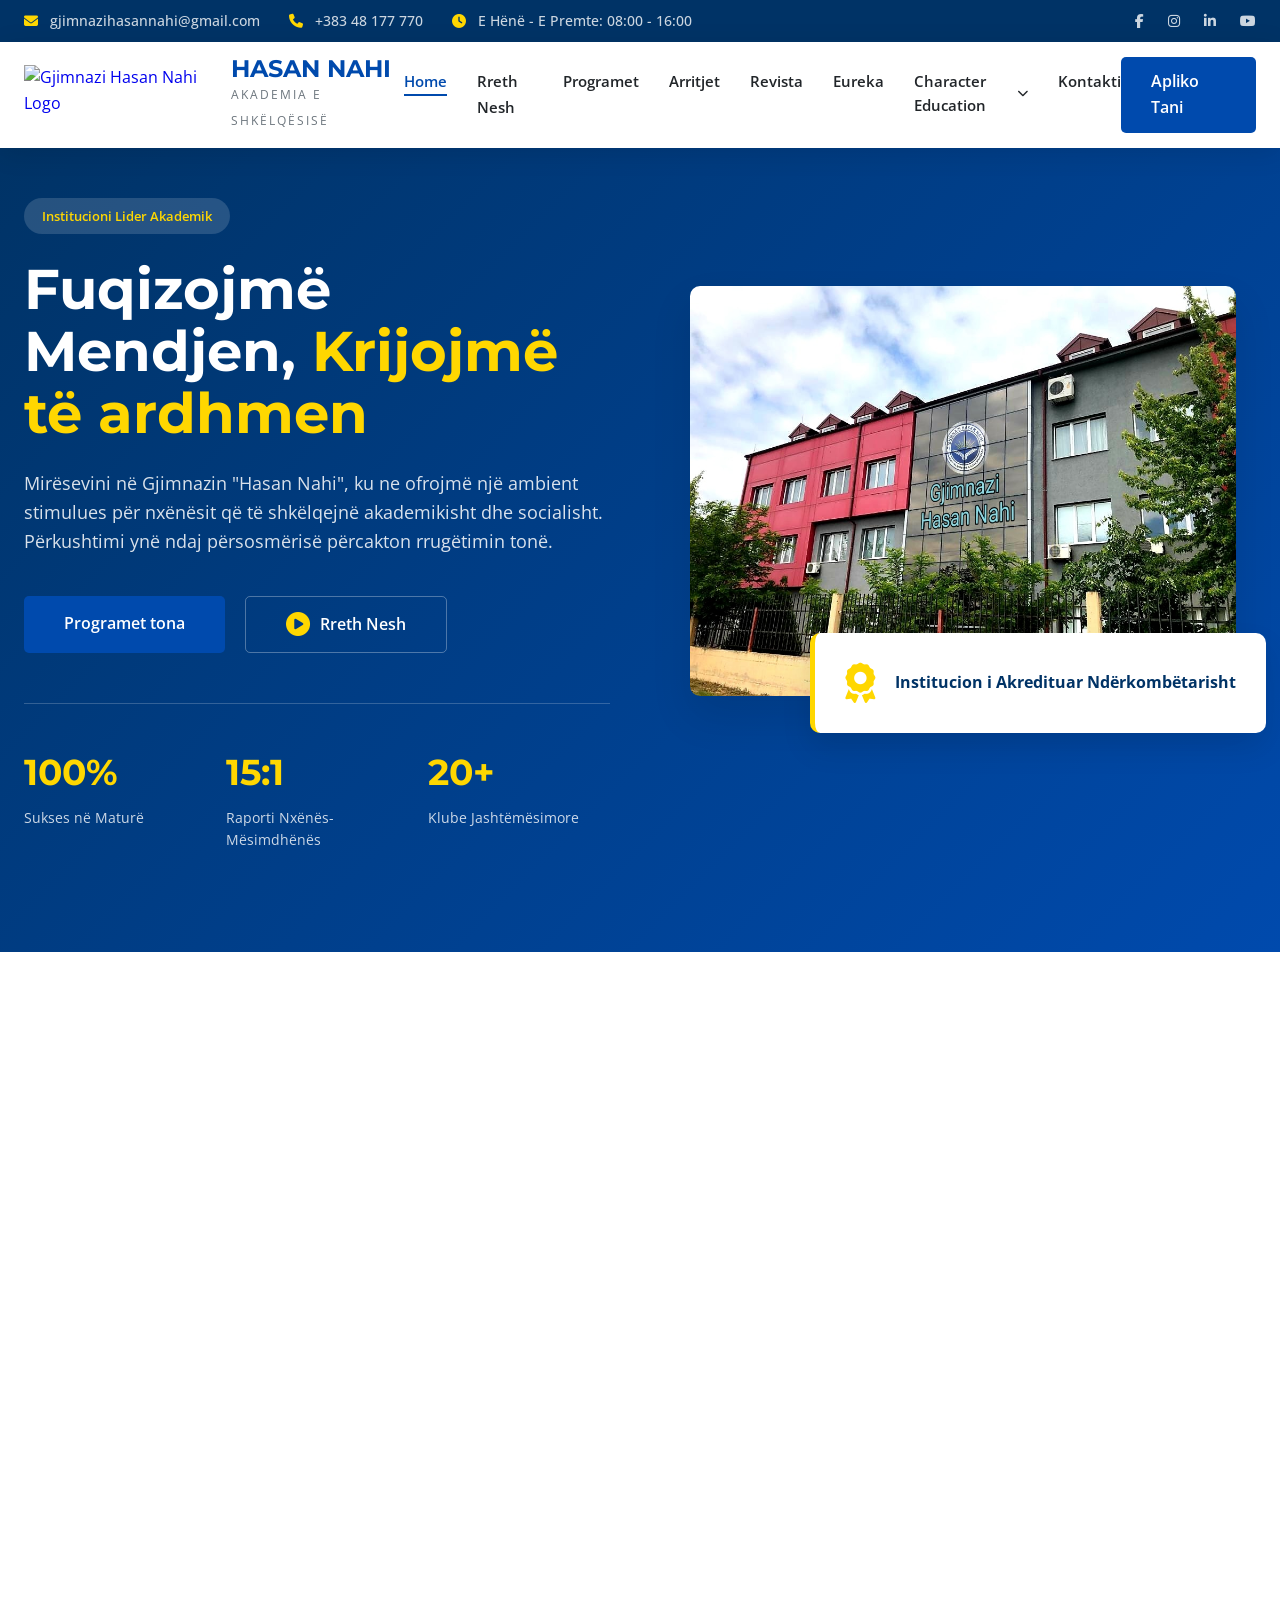
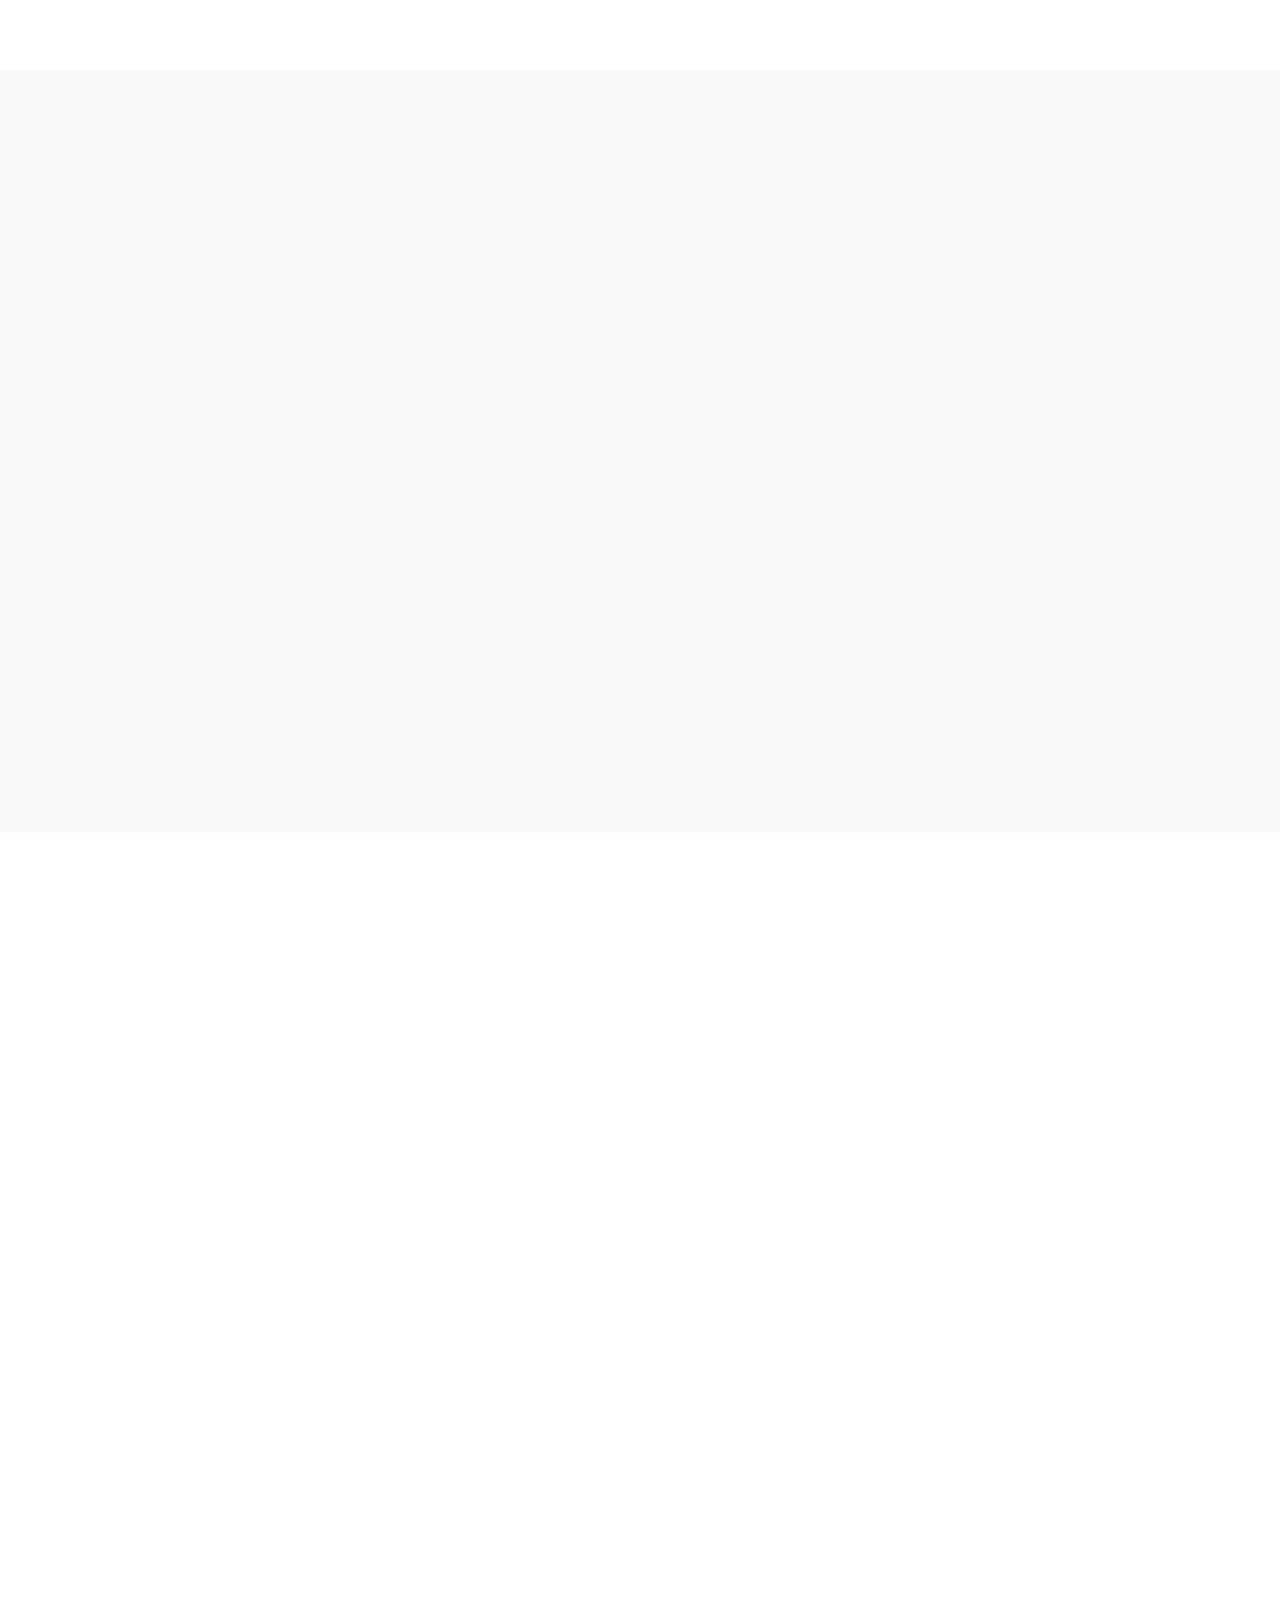
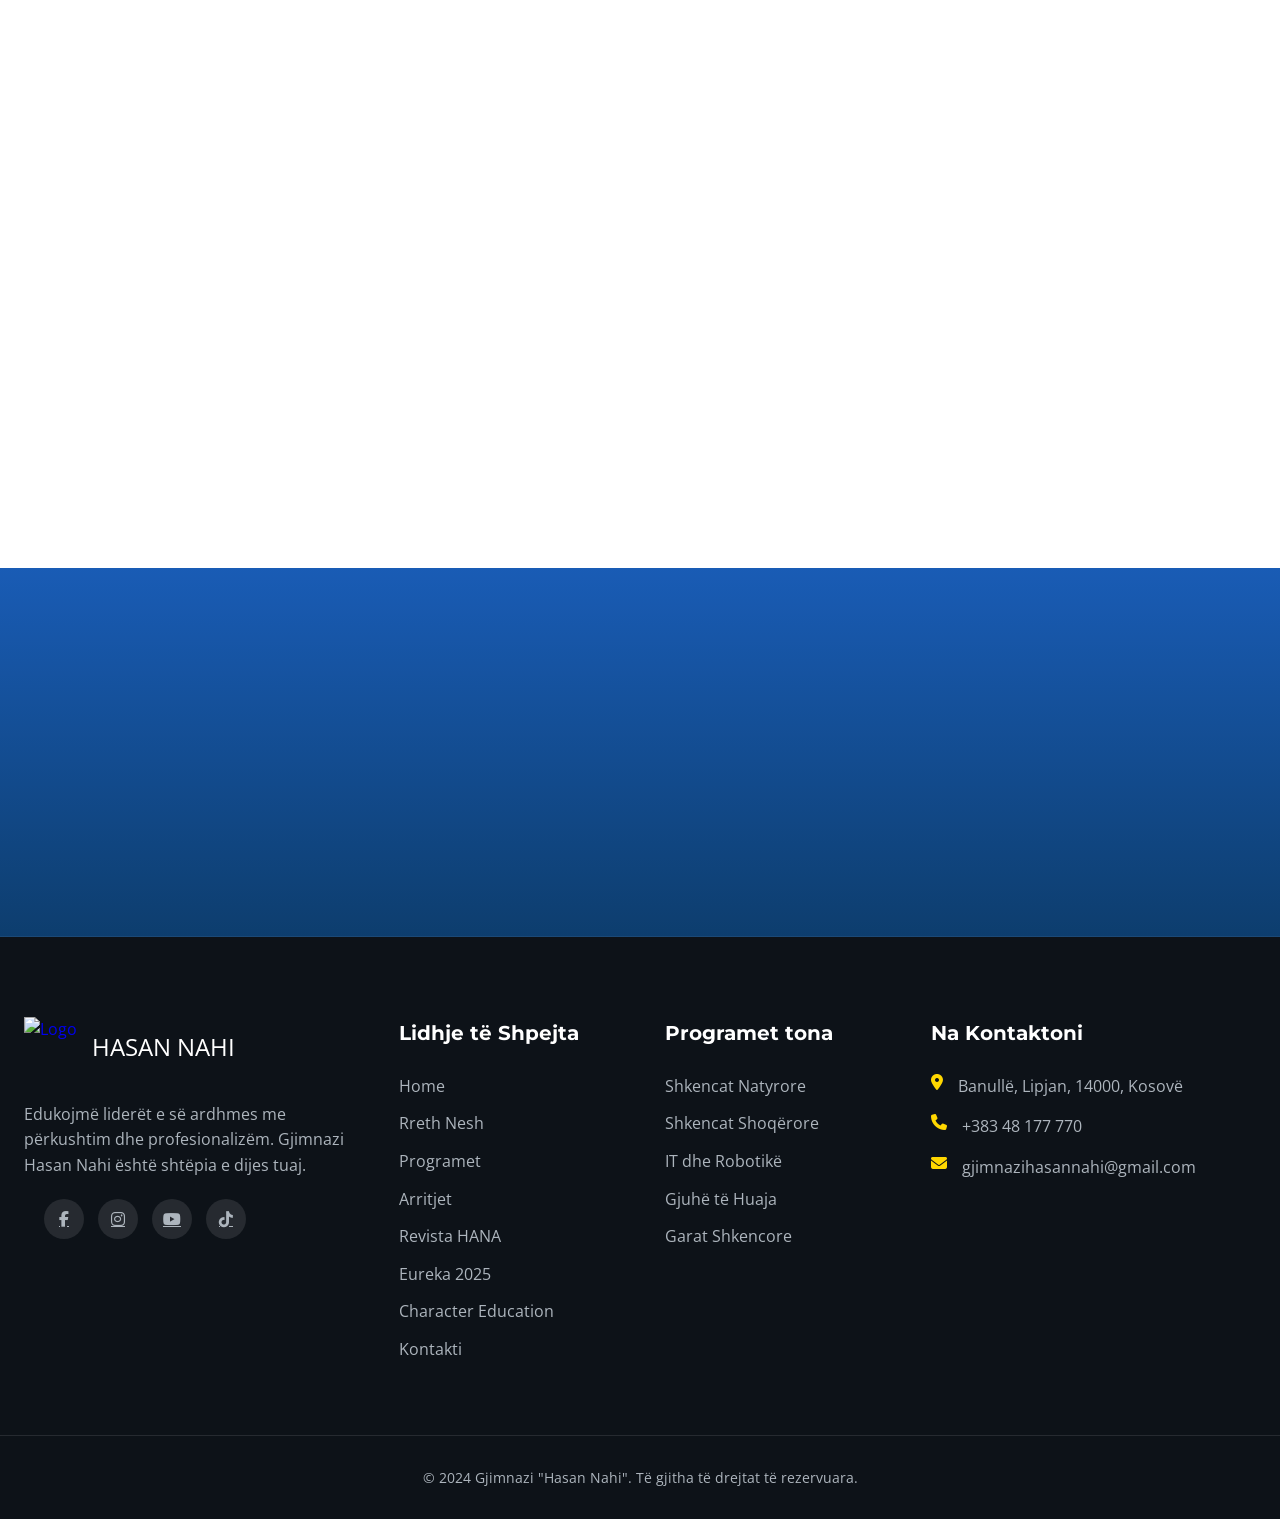
==== commit ae52f114: "update" ====
--- a/index.html
+++ b/index.html
@@ -236,7 +236,7 @@
                 <!-- Course 3 -->
                 <div class="course-card reveal">
                     <div class="course-img">
-                        <img src="/assets/techh.jpeg" alt="IT Programs">
+                        <img src="/assets/techpro.jpg" alt="IT Programs">
                         <span class="category-tag">TI & Robotikë</span>
                     </div>
                     <div class="course-content">
--- a/css/style.css
+++ b/css/style.css
@@ -33,6 +33,12 @@
     max-width: 1320px;
     margin: 0 auto;
     padding: 0 1.5rem;
+}
+
+@media (max-width: 576px) {
+    .container {
+        padding: 0 1rem;
+    }
 }
 
 /* =========================================
@@ -385,10 +391,18 @@
 }
 
 h1 {
-    font-size: 3.5rem;
-    line-height: 1.2;
+    font-size: clamp(2.25rem, 5vw + 1rem, 3.5rem);
+    line-height: 1.1;
     margin-bottom: 25px;
     color: var(--primary-dark);
+}
+
+h2 {
+    font-size: clamp(1.75rem, 3vw + 1rem, 2.5rem);
+}
+
+h3 {
+    font-size: clamp(1.25rem, 2vw + 1rem, 1.75rem);
 }
 
 h1 .accent {
@@ -581,6 +595,7 @@
 .feature-item i {
     font-size: 1.5rem;
     color: var(--primary);
+    flex-shrink: 0;
 }
 
 .feature-item h4 {
@@ -911,7 +926,7 @@
 }
 
 .hero-modern-content h1 {
-    font-size: 3.5rem;
+    font-size: clamp(2rem, 6vw + 1rem, 3.5rem);
     color: var(--white);
     margin-bottom: 20px;
     line-height: 1.1;
@@ -1188,9 +1203,10 @@
         position: absolute;
         top: 100%;
         left: 0;
-        padding: 20px;
-        box-shadow: 0 10px 15px rgba(0,0,0,0.1);
+        padding: 30px 20px;
+        box-shadow: 0 15px 30px rgba(0,0,0,0.1);
         text-align: center;
+        z-index: 1000;
     }
     
     .nav-links.active {
@@ -1198,42 +1214,72 @@
     }
 
     .btn-enroll {
-        display: none; /* Hide standard enroll button on mobile nav if space is tight */
+        display: none; 
     }
     
     .nav-links.active + .btn-enroll, .nav-links.active ~ .btn-enroll {
         display: block;
-        margin: 10px auto;
-        width: max-content;
+        margin: 20px auto 10px;
+        width: 80%;
     }
     
     /* Hero */
+    .hero {
+        padding: 60px 0 80px;
+    }
     .hero-grid, .about-grid {
         grid-template-columns: 1fr;
         text-align: center;
-        gap: 40px;
-    }
-    .hero-content h1 {
-        font-size: 2.8rem;
+        gap: 50px;
     }
     .hero-btns {
         justify-content: center;
+        flex-wrap: wrap;
+    }
+    .image-stack {
+        margin-top: 0;
+        max-width: 600px;
+        margin-left: auto;
+        margin-right: auto;
     }
     .hero-visual .floating-box {
-        bottom: 10px;
-        right: 10px;
-        padding: 15px;
-    }
-    .floating-box i { font-size: 2rem; }
-    
+        bottom: -20px;
+        right: 0;
+        padding: 20px;
+        width: 90%;
+        margin: 0 auto;
+        left: 5%;
+        justify-content: center;
+    }
+    
+    /* Grids */
+    .bento-grid {
+        grid-template-columns: repeat(2, 1fr);
+    }
+    .bento-card.large {
+        grid-column: span 2;
+    }
+    
+    /* About */
+    .about-features {
+        gap: 20px;
+        padding: 0 10px;
+    }
+    .feature-item {
+        text-align: left;
+        background: rgba(0, 74, 173, 0.03);
+        padding: 20px;
+        border-radius: 12px;
+    }
+
     /* Footer */
     .footer-grid {
         grid-template-columns: 1fr 1fr;
-        gap: 30px;
-    }
-}
-
-/* Phones (Max-width: 768px) */
+        gap: 40px;
+    }
+}
+
+/* Tablets / Large Phones (Max-width: 768px) */
 @media (max-width: 768px) {
     /* Top Bar */
     .top-bar .bar-wrap {
@@ -1241,37 +1287,74 @@
         gap: 10px;
         text-align: center;
     }
-    .info span { margin-right: 10px; }
+    .info span { margin-right: 15px; }
     
     /* Navigation */
-    .logo img { height: 45px; }
-    .logo-text .name { font-size: 1.2rem; }
-    .logo-text .sub { font-size: 0.65rem; }
+    .logo img { height: 50px; }
+    .logo-text .name { font-size: 1.3rem; }
     
     /* Hero */
-    .hero { padding: 80px 0; }
-    .hero-content h1 { font-size: 2.3rem; }
+    .hero-btns {
+        flex-direction: column;
+        align-items: center;
+    }
+    .btn-primary, .btn-outline {
+        width: 100%;
+        justify-content: center;
+    }
+    
+    .stats-grid {
+        grid-template-columns: repeat(2, 1fr);
+        gap: 20px;
+    }
+    
+    /* About */
+    .about {
+        padding: 60px 0;
+    }
+    .about-features {
+        grid-template-columns: 1fr;
+    }
+    
+    /* Bento Grid */
+    .bento-grid {
+        grid-template-columns: 1fr;
+    }
+    .bento-card.large {
+        grid-column: span 1;
+    }
+}
+
+/* Small Phones (Max-width: 480px) */
+@media (max-width: 480px) {
+    .logo-text .name { font-size: 1.1rem; }
+    .logo-text .sub { font-size: 0.6rem; }
+    
+    .hero-content .tag {
+        font-size: 0.75rem;
+        padding: 6px 14px;
+    }
+    
     .stats-grid {
         grid-template-columns: 1fr;
-        gap: 15px;
-    }
-    .hero-btns {
-        flex-direction: column;
-        gap: 10px;
-    }
-    
-    /* General Settings */
-    .section-title h2 { font-size: 2rem; }
-    .about-features {
-        grid-template-columns: 1fr;
-    }
-    
-    /* Footer */
+    }
+    
+    .section-title h2 {
+        padding-bottom: 15px;
+    }
+    
     .footer-grid {
         grid-template-columns: 1fr;
         text-align: center;
     }
-    .footer-about .footer-logo {
+    .footer-about .footer-logo, .footer-contact p {
         justify-content: center;
     }
+    
+    footer {
+        padding: 60px 0 20px;
+    }
+    .footer-title {
+        margin-bottom: 20px;
+    }
 }
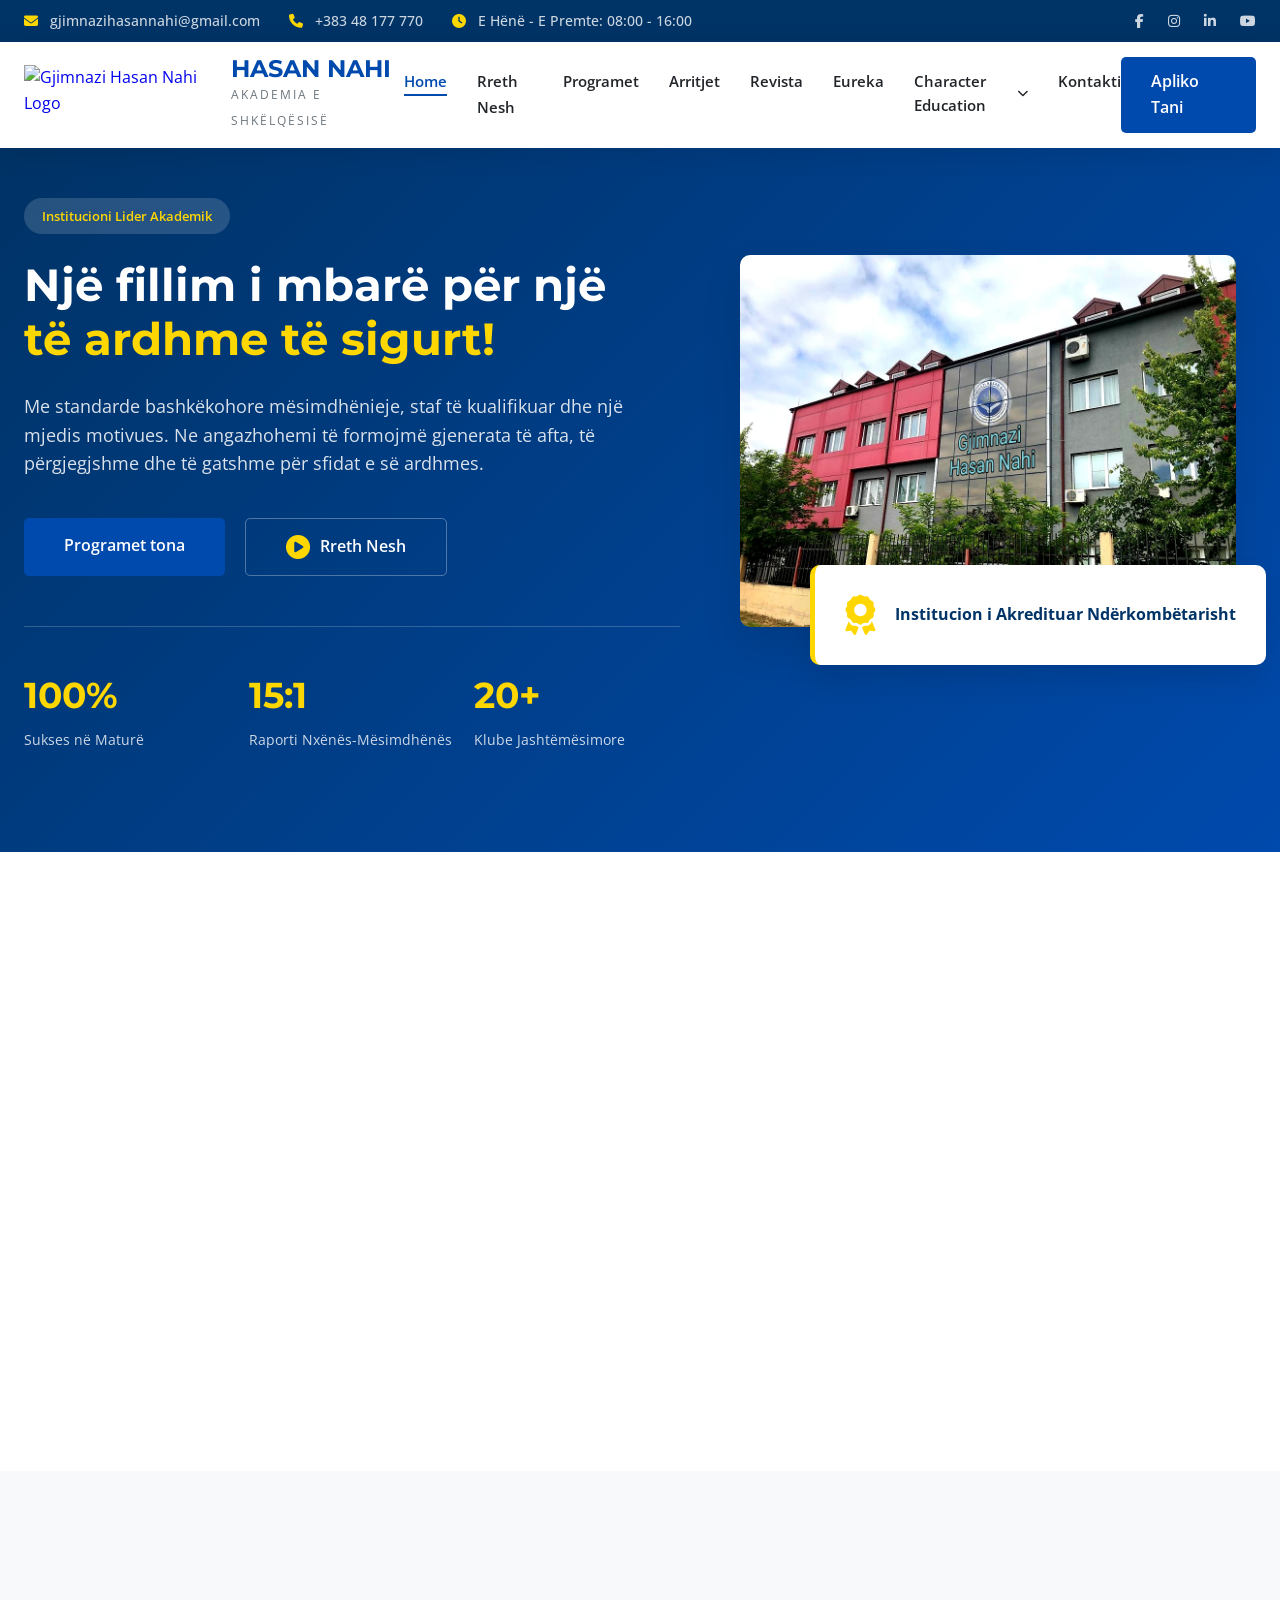
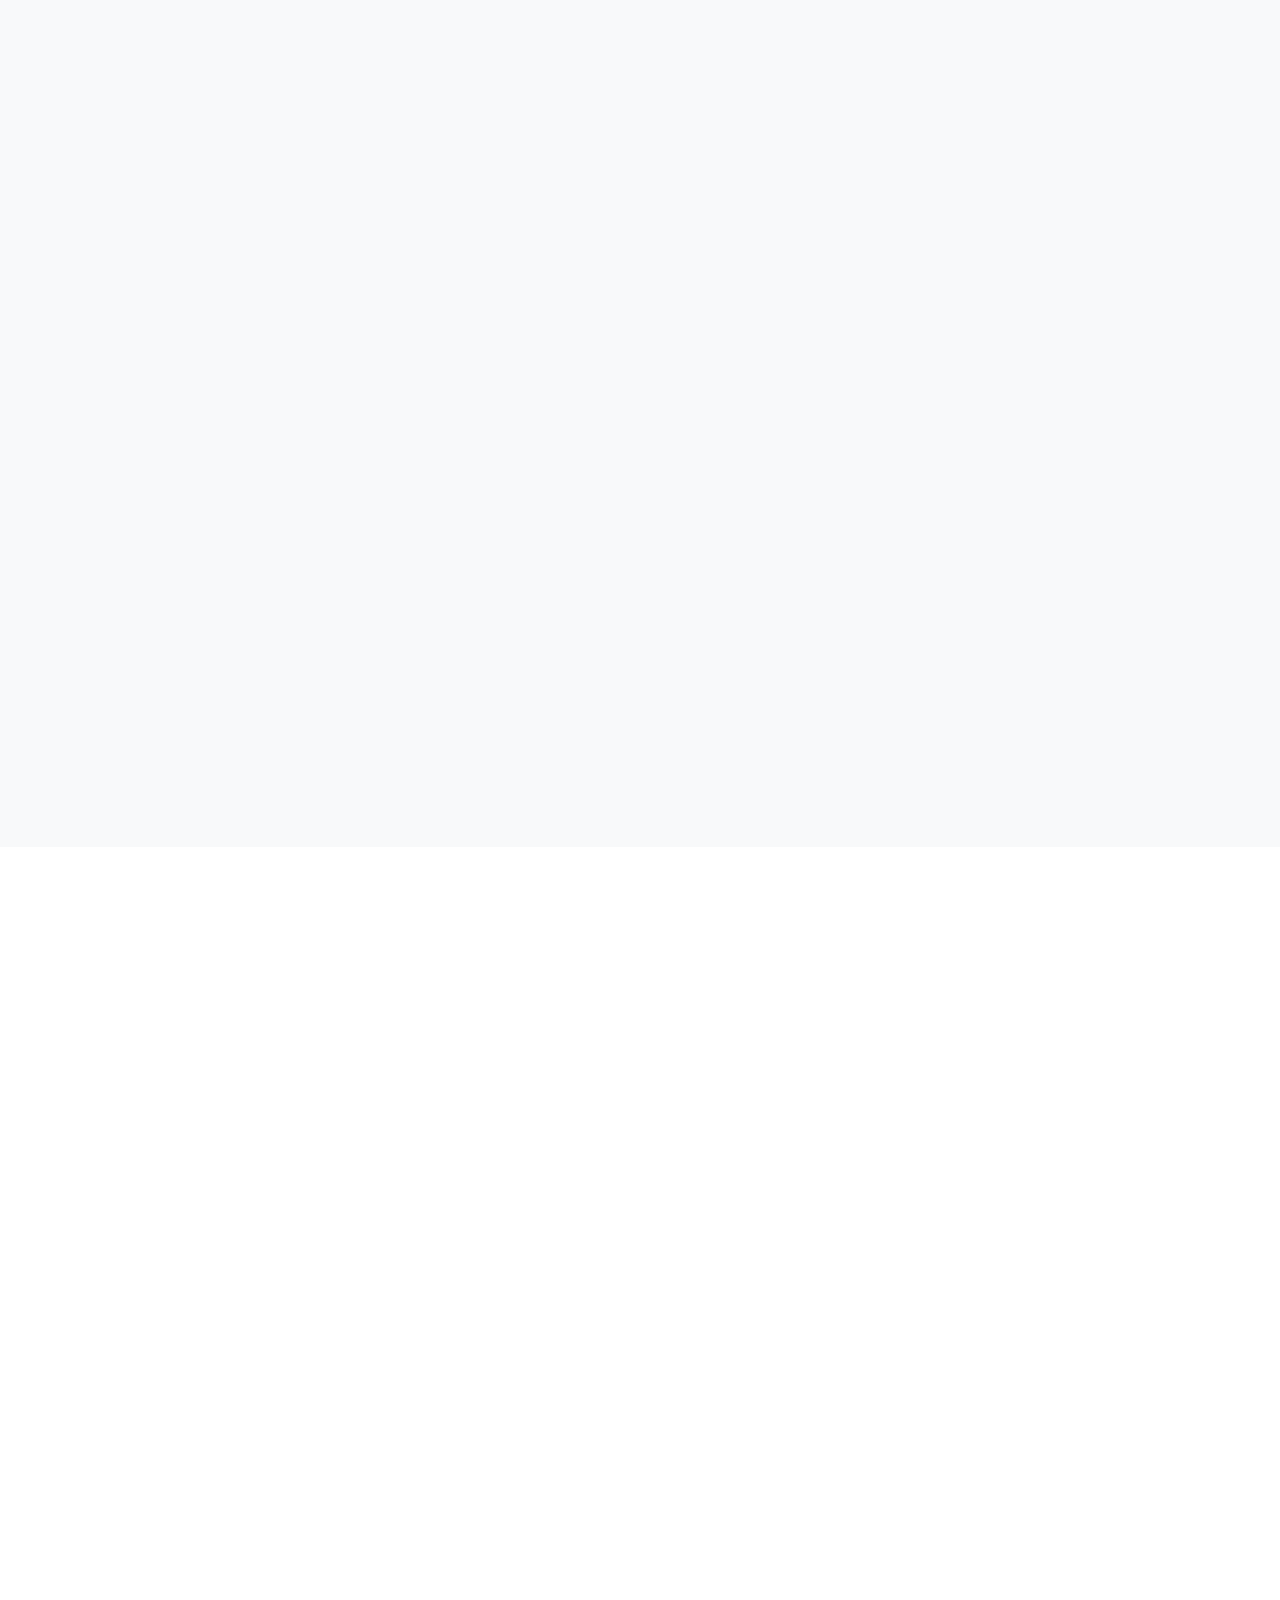
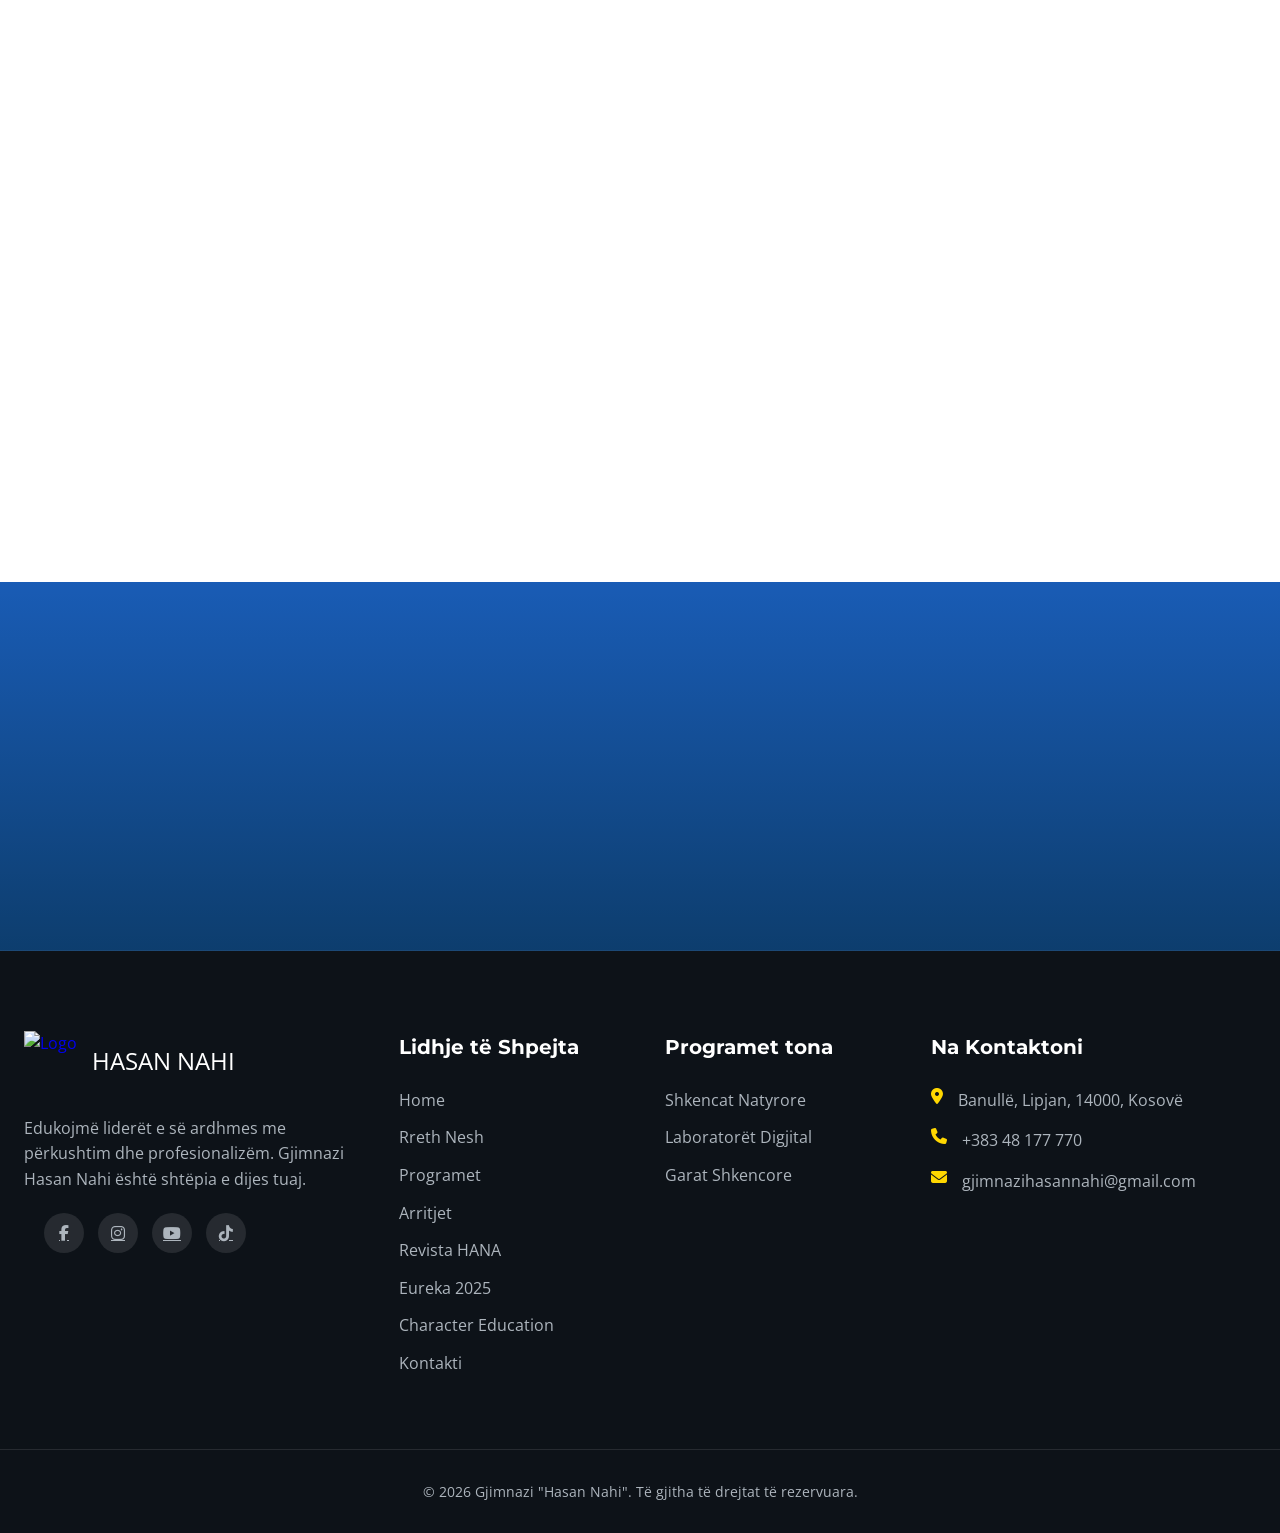
==== commit b98363d4: "update" ====
--- a/index.html
+++ b/index.html
@@ -33,8 +33,9 @@
         <img src="https://gjimnazi-hasannahi.com/wp-content/uploads/2024/03/cropped-0.-logo-300x300.png" alt="Logo"
             class="loader-logo">
         <div class="loader-text">
-            <span class="hasan">HASAN</span>
-            <span class="nahi">NAHI</span>
+            <span>GJIMNAZI</span>
+            <span class="hasan">"HASAN</span>
+            <span class="nahi">NAHI"</span>
         </div>
         <div class="loader-spinner"></div>
     </div>
@@ -101,9 +102,9 @@
         <div class="container hero-grid">
             <div class="hero-content">
                 <span class="tag">Institucioni Lider Akademik</span>
-                <h1>Fuqizojmë Mendjen, <span class="accent">Krijojmë të ardhmen</span></h1>
-                <p>Mirësevini në Gjimnazin "Hasan Nahi", ku ne ofrojmë një ambient stimulues për nxënësit që të
-                    shkëlqejnë akademikisht dhe socialisht. Përkushtimi ynë ndaj përsosmërisë përcakton rrugëtimin tonë.
+                <h1>Një fillim i mbarë për një <br><span class="accent">të ardhme të sigurt!</span></h1>
+                <p>Me standarde bashkëkohore mësimdhënieje, staf të kualifikuar dhe një mjedis motivues. Ne angazhohemi të
+                    formojmë gjenerata të afta, të përgjegjshme dhe të gatshme për sfidat e së ardhmes.
                 </p>
                 <div class="hero-btns">
                     <a href="courses.html" class="btn-primary">Programet tona</a>
@@ -144,7 +145,6 @@
             </div>
             <div class="about-content reveal">
                 <div class="section-title" style="text-align: left; margin-bottom: 30px;">
-                    <h2 style="margin-left: 0; padding-left: 0;">Rreth Gjimnazit Tonë</h2>
                     <h2
                         style="font-size: 2.5rem; color: var(--primary-dark); margin-bottom: 15px; position: relative; padding-bottom: 20px; text-align: left;">
                         Përkushtimi ynë ndaj dijes</h2>
@@ -191,64 +191,55 @@
         <div class="container">
             <div class="section-title reveal">
                 <h2>Programet Tona</h2>
-                <p>Zgjidhni rrugëtimin tuaj akademik në bazë të talenteve dhe ambicieve tuaja.</p>
-            </div>
-            <div class="courses-grid">
-                <!-- Course 1 -->
-                <div class="course-card reveal">
-                    <div class="course-img">
-                        <img src="https://images.unsplash.com/photo-1509062522246-3755977927d7?ixlib=rb-4.0.3&auto=format&fit=crop&w=800&q=80"
-                            alt="Shkencat Natyrore">
-                        <span class="category-tag">Shkencat Natyrore</span>
-                    </div>
-                    <div class="course-content">
-                        <h3>Drejtimi i Shkencave Natyrore</h3>
-                        <p>Fokus i veçantë në Matematikë, Fizikë, Kimi dhe Biologji për nxënësit që duan të studiojnë
-                            mjekësi apo inxhinieri.</p>
-                        <div class="course-footer">
-                            <div class="teacher">
-                                <i class="fas fa-microscope" style="color: var(--primary);"></i>
-                                <span>Laboratorët Digjital</span>
+                <p>Zbuloni rrugëtimin unik që ofron Gjimnazi "Hasan Nahi" në fushën e shkencave natyrore.</p>
+            </div>
+            
+            <div class="featured-program reveal">
+                <div class="featured-content">
+                    <span class="stream-tag">Drejtimi i Shkencave Natyrore</span>
+                    <h3>Ekselencë në Shkencë dhe Inovacion</h3>
+                    <p>Ky program është i dizajnuar për nxënësit që aspirojnë të bëhen liderë në mjekësi, inxhinieri, teknologji dhe kërkim shkencor. Ne ofrojmë një bazë të fortë teorike të ndërthurur me punë intensive praktike.</p>
+                    
+                    <div class="program-highlights">
+                        <div class="highlight-item">
+                            <i class="fas fa-atom"></i>
+                            <div>
+                                <h5>Fizikë & Matematikë</h5>
+                                <p>Nivel i avancuar për përgatitje universitare.</p>
                             </div>
-                            <a href="#" class="btn-course">Mëso më shumë <i class="fas fa-chevron-right"></i></a>
-                        </div>
-                    </div>
-                </div>
-                <!-- Course 2 -->
-                <div class="course-card reveal">
-                    <div class="course-img">
-                        <img src="https://images.unsplash.com/photo-1498050108023-c5249f4df085?ixlib=rb-4.0.3&auto=format&fit=crop&w=800&q=80"
-                            alt="Teknologji Informative">
-                        <span class="category-tag">TI & Kodim</span>
-                    </div>
-                    <div class="course-content">
-                        <h3>Drejtimi i Shkencave Shoqërore</h3>
-                        <p>Për studentët e interesuar në histori, gjuha, shkencat politike dhe komunikimin masiv.</p>
-                        <div class="course-footer">
-                            <div class="teacher">
-                                <i class="fas fa-users-viewfinder" style="color: var(--primary);"></i>
-                                <span>Komunikimi & Debati</span>
+                        </div>
+                        <div class="highlight-item">
+                            <i class="fas fa-dna"></i>
+                            <div>
+                                <h5>Biologji & Kimi</h5>
+                                <p>Eksperimente praktike në laboratorë modernë.</p>
                             </div>
-                            <a href="#" class="btn-course">Mëso më shumë <i class="fas fa-chevron-right"></i></a>
-                        </div>
-                    </div>
-                </div>
-                <!-- Course 3 -->
-                <div class="course-card reveal">
-                    <div class="course-img">
-                        <img src="/assets/techpro.jpg" alt="IT Programs">
-                        <span class="category-tag">TI & Robotikë</span>
-                    </div>
-                    <div class="course-content">
-                        <h3>Programet e IT dhe Inovacionit</h3>
-                        <p>Kurse të avancuara në Python, Robotikë dhe Inteligjencë Artificiale për të përgatitur
-                            profesionistët e së ardhmes.</p>
-                        <div class="course-footer">
-                            <div class="teacher">
-                                <i class="fas fa-robot" style="color: var(--primary);"></i>
-                                <span>Inovacion dhe Garat</span>
+                        </div>
+                        <div class="highlight-item">
+                            <i class="fas fa-laptop-code"></i>
+                            <div>
+                                <h5>TIK & Kodim</h5>
+                                <p>Integrimi i teknologjisë në çdo lëndë shkencore.</p>
                             </div>
-                            <a href="#" class="btn-course">Mëso më shumë <i class="fas fa-chevron-right"></i></a>
+                        </div>
+                        <div class="highlight-item">
+                            <i class="fas fa-flask-vial"></i>
+                            <div>
+                                <h5>Kërkim Shkencor</h5>
+                                <p>Mentorim për projekte dhe gara ndërkombëtare.</p>
+                            </div>
+                        </div>
+                    </div>
+                    
+                    <a href="courses.html" class="btn-primary">Zbulo mëshumë <i class="fas fa-arrow-right" style="margin-left: 10px;"></i></a>
+                </div>
+                <div class="featured-visual">
+                    <img src="https://images.unsplash.com/photo-1532094349884-543bc11b234d?ixlib=rb-4.0.3&auto=format&fit=crop&w=1200&q=80" alt="Shkencat Natyrore në Hasan Nahi">
+                    <div class="visual-overlay">
+                        <div class="icon"><i class="fas fa-microscope"></i></div>
+                        <div class="text">
+                            <h6>Laboratorë të Avancuar</h6>
+                            <p>Pajisjet më moderne në vend</p>
                         </div>
                     </div>
                 </div>
@@ -383,10 +374,8 @@
             <div class="footer-nav">
                 <h3 class="footer-title">Programet tona</h3>
                 <ul class="footer-links">
-                    <li><a href="#">Shkencat Natyrore</a></li>
-                    <li><a href="#">Shkencat Shoqërore</a></li>
-                    <li><a href="#">IT dhe Robotikë</a></li>
-                    <li><a href="#">Gjuhë të Huaja</a></li>
+                    <li><a href="courses.html">Shkencat Natyrore</a></li>
+                    <li><a href="#">Laboratorët Digjital</a></li>
                     <li><a href="#">Garat Shkencore</a></li>
                 </ul>
             </div>
@@ -398,7 +387,7 @@
             </div>
         </div>
         <div class="footer-bottom">
-            <p>&copy; 2024 Gjimnazi "Hasan Nahi". Të gjitha të drejtat të rezervuara.</p>
+            <p>&copy; 2026 Gjimnazi "Hasan Nahi". Të gjitha të drejtat të rezervuara.</p>
         </div>
     </footer>
 
--- a/css/style.css
+++ b/css/style.css
@@ -348,6 +348,8 @@
 
 .hero h1 {
     color: var(--white);
+    font-size: clamp(1.8rem, 4vw + 1rem, 2.8rem);
+    line-height: 1.2;
 }
 
 .hero h1 .accent {
@@ -374,8 +376,8 @@
 
 .hero-grid {
     display: grid;
-    grid-template-columns: 1fr 1fr;
-    gap: 60px;
+    grid-template-columns: 1.1fr 0.9fr;
+    gap: 40px;
     align-items: center;
 }
 
@@ -679,6 +681,157 @@
     transform: rotate(45deg);
     text-transform: uppercase;
     letter-spacing: 1px;
+}
+
+/* Featured Program Section */
+.featured-program {
+    display: grid;
+    grid-template-columns: 1.2fr 1fr;
+    gap: 60px;
+    align-items: center;
+    background: var(--white);
+    border-radius: 30px;
+    overflow: hidden;
+    box-shadow: 0 30px 60px rgba(0, 74, 173, 0.08);
+    margin-top: 40px;
+}
+
+.featured-content {
+    padding: 60px;
+}
+
+.featured-content .stream-tag {
+    background: rgba(0, 74, 173, 0.05);
+    color: var(--primary);
+    padding: 8px 20px;
+    border-radius: 50px;
+    font-weight: 700;
+    font-size: 0.85rem;
+    display: inline-block;
+    margin-bottom: 25px;
+}
+
+.featured-content h3 {
+    font-size: 2.2rem;
+    color: var(--primary-dark);
+    margin-bottom: 20px;
+    line-height: 1.2;
+}
+
+.featured-content p {
+    font-size: 1.05rem;
+    color: var(--text-muted);
+    margin-bottom: 30px;
+}
+
+.program-highlights {
+    display: grid;
+    grid-template-columns: 1fr 1fr;
+    gap: 25px;
+    margin-bottom: 40px;
+}
+
+.highlight-item {
+    display: flex;
+    gap: 15px;
+    align-items: flex-start;
+}
+
+.highlight-item i {
+    width: 45px;
+    height: 45px;
+    background: var(--primary);
+    color: var(--white);
+    border-radius: 12px;
+    display: flex;
+    align-items: center;
+    justify-content: center;
+    font-size: 1.2rem;
+    flex-shrink: 0;
+}
+
+.highlight-item h5 {
+    font-size: 1.05rem;
+    margin-bottom: 5px;
+    color: var(--primary-dark);
+}
+
+.highlight-item p {
+    font-size: 0.85rem;
+    margin-bottom: 0;
+}
+
+.featured-visual {
+    position: relative;
+    height: 100%;
+}
+
+.featured-visual img {
+    width: 100%;
+    height: 100%;
+    object-fit: cover;
+}
+
+.visual-overlay {
+    position: absolute;
+    bottom: 30px;
+    left: 30px;
+    right: 30px;
+    background: rgba(255, 255, 255, 0.95);
+    backdrop-filter: blur(10px);
+    padding: 25px;
+    border-radius: 20px;
+    display: flex;
+    gap: 20px;
+    align-items: center;
+    box-shadow: 0 15px 30px rgba(0,0,0,0.1);
+}
+
+.visual-overlay .icon {
+    width: 50px;
+    height: 50px;
+    background: var(--accent);
+    color: var(--primary-dark);
+    border-radius: 50%;
+    display: flex;
+    align-items: center;
+    justify-content: center;
+    font-size: 1.5rem;
+}
+
+.visual-overlay .text h6 {
+    font-size: 1rem;
+    margin-bottom: 2px;
+    color: var(--primary-dark);
+}
+
+.visual-overlay .text p {
+    font-size: 0.8rem;
+    margin: 0;
+    color: var(--text-muted);
+}
+
+@media (max-width: 991px) {
+    .featured-program {
+        grid-template-columns: 1fr;
+        gap: 0;
+    }
+    .featured-visual {
+        order: -1;
+        height: 400px;
+    }
+    .featured-content {
+        padding: 40px 30px;
+    }
+}
+
+@media (max-width: 576px) {
+    .program-highlights {
+        grid-template-columns: 1fr;
+    }
+    .featured-content h3 {
+        font-size: 1.8rem;
+    }
 }
 
 /* Courses Section */
